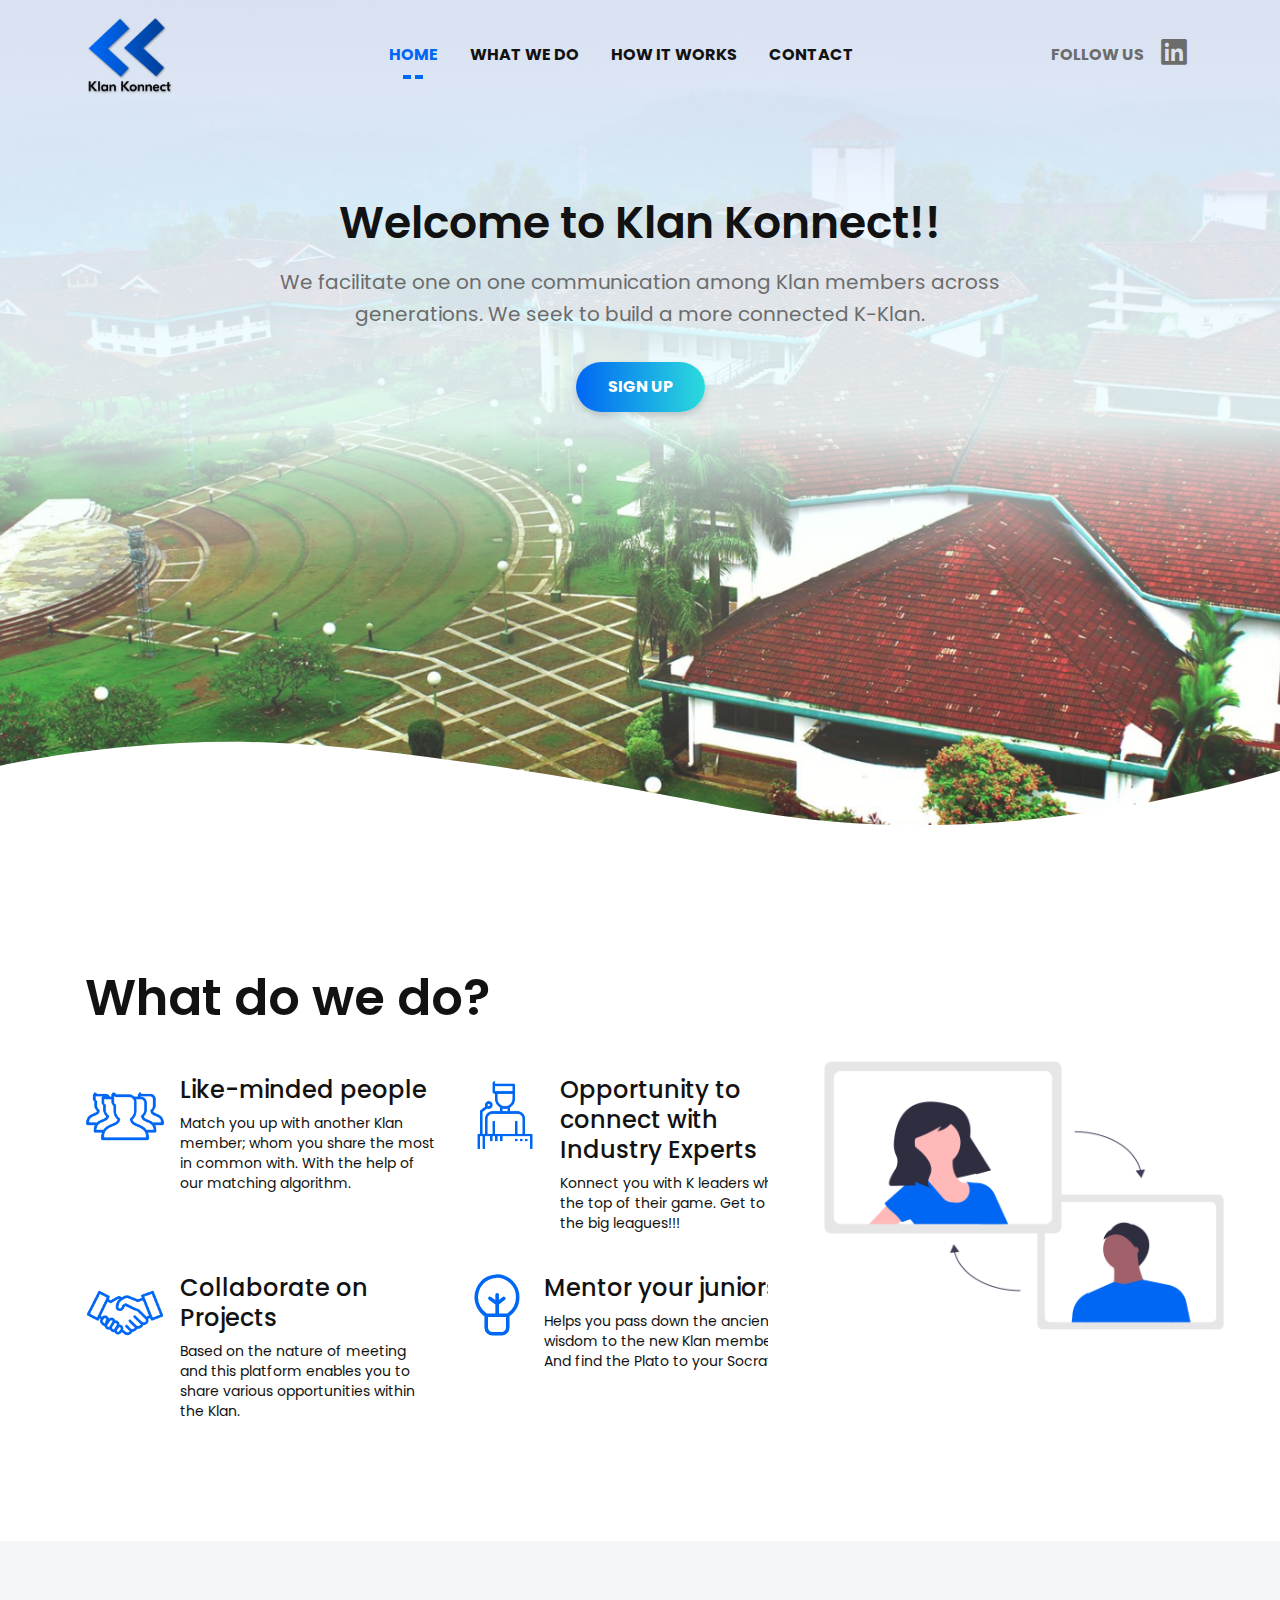
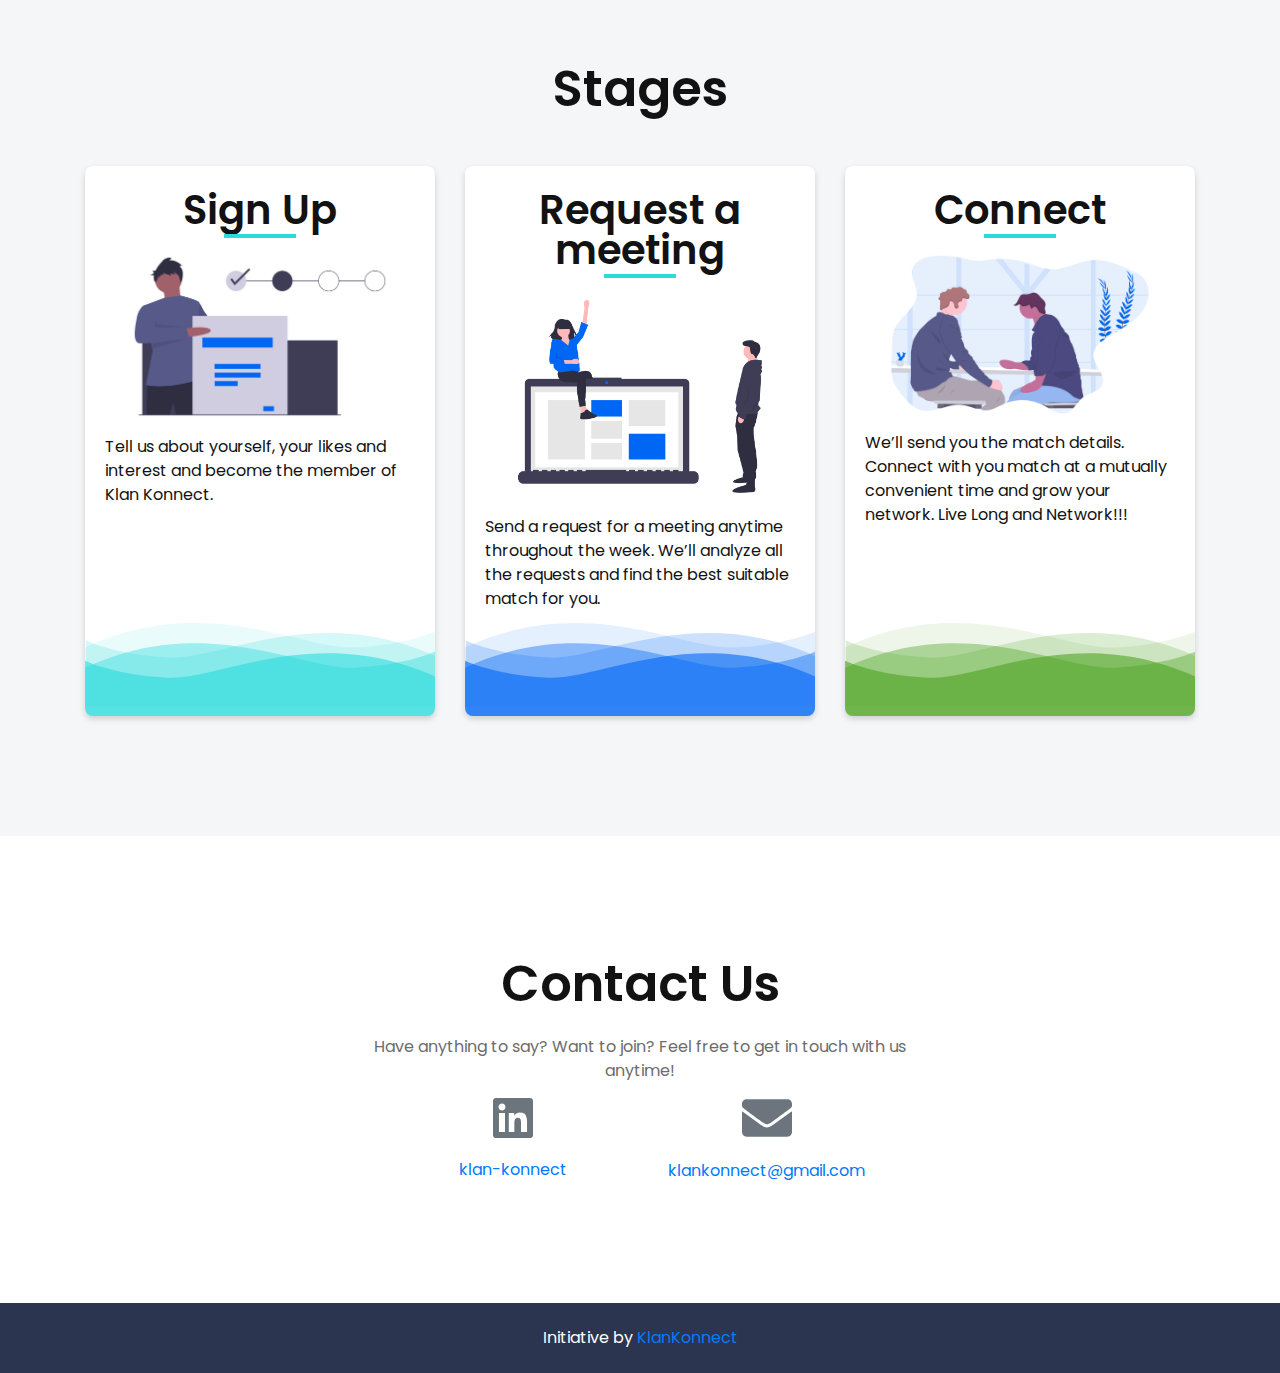
==== index.html @ b5562bca "More final changes" ====
<!doctype html>
<html lang="en">

<head>

    <!--====== Required meta tags ======-->
    <meta charset="utf-8">
    <meta http-equiv="x-ua-compatible" content="ie=edge">
    <meta name="description" content="">
    <meta name="viewport" content="width=device-width, initial-scale=1, shrink-to-fit=no">

    <!--====== Title ======-->
    <title>Klan Konnect</title>

    <!--====== Favicon Icon ======-->
    <link rel="shortcut icon" href="assets/images/favicon.ico" type="image/png">

    <!--====== Bootstrap css ======-->
    <link rel="stylesheet" href="assets/css/bootstrap.min.css">

    <!--====== Line Icons css ======-->
    <link rel="stylesheet" href="assets/css/LineIcons.css">

    <!--====== Magnific Popup css ======-->
    <link rel="stylesheet" href="assets/css/magnific-popup.css">

    <!--====== Default css ======-->
    <link rel="stylesheet" href="assets/css/default.css">

    <!--====== Style css ======-->
    <link rel="stylesheet" href="assets/css/style.css">


</head>

<body>

    <!--====== HEADER PART START ======-->

    <header class="header-area">
        <div class="navgition navgition-transparent">
            <div class="container">
                <div class="row">
                    <div class="col-lg-12">
                        <nav class="navbar navbar-expand-lg">
                            <a class="navbar-brand" href="#">
                                <img src="assets/images/logos/kk-logo-main.png" style="width:90px;" alt="Logo">
                            </a>

                            <button class="navbar-toggler" type="button" data-toggle="collapse" data-target="#navbarOne" aria-controls="navbarOne" aria-expanded="false" aria-label="Toggle navigation">
                                <span class="toggler-icon"></span>
                                <span class="toggler-icon"></span>
                                <span class="toggler-icon"></span>
                            </button>

                            <div class="collapse navbar-collapse sub-menu-bar" id="navbarOne">
                                <ul class="navbar-nav m-auto">
                                    <li class="nav-item active">
                                        <a class="page-scroll" href="#home">HOME</a>
                                    </li>
                                    <li class="nav-item">
                                        <a class="page-scroll" href="#service">WHAT WE DO</a>
                                    </li>
                                    <li class="nav-item">
                                        <a class="page-scroll" href="#pricing">HOW IT WORKS</a>
                                    </li>
                                    <li class="nav-item">
                                        <a class="page-scroll" href="#contact">CONTACT</a>
                                    </li>
                                </ul>
                            </div>

                            <div class="navbar-social d-none d-sm-flex align-items-center">
                                <span>FOLLOW US</span>
                                <ul>
                                    <!--li><a href="#"><i class="lni-facebook-filled"></i></a></li>
                                    <li><a href="#"><i class="lni-twitter-original"></i></a></li>
                                    <li><a href="#"><i class="lni-instagram-original"></i></a></li-->
                                    <li><a href="https://www.linkedin.com/company/klan-konnect"><i class="lni-linkedin-original"></i></a></li>
                                </ul>
                            </div>
                        </nav> <!-- navbar -->
                    </div>
                </div> <!-- row -->
            </div> <!-- container -->
        </div> <!-- navgition -->

        <div id="home" class="header-hero bg_cover" style="background-image: url(assets/images/header-bg.png)">
            <div class="container">
                <div class="row justify-content-center">
                    <div class="col-xl-8 col-lg-10">
                        <div class="header-content text-center">
                            <h3 class="header-title">Welcome to Klan Konnect!!</h3>
                            <p class="text">We facilitate one on one communication among Klan members across generations. We seek to build a more connected K-Klan.</p>
                            <ul class="header-btn">
                                <li><a class="main-btn btn-one" rel="nofollow" href="https://airtable.com/shrhsqFjidg3ZTjeR">SIGN UP</a></li>
                                <!--li><a class="main-btn btn-two video-popup" href="https://www.youtube.com/watch?v=r44RKWyfcFw">WATCH THE VIDEO <i class="lni-play"></i></a></li-->
                            </ul>
                        </div> <!-- header content -->
                    </div>
                </div> <!-- row -->
            </div> <!-- container -->
            <div class="header-shape">
                <img src="assets/images/header-shape.svg" alt="shape">
            </div>
        </div> <!-- header content -->
    </header>

    <!--====== HEADER PART ENDS ======-->

    <!--====== SERVICES PART START ======-->

    <section id="service" class="services-area">
        <div class="container">
            <div class="row">
                <div class="col-lg-6">
                    <div class="section-title pb-10">
                        <h4 class="title">What do we do?</h4>
                        <!--p class="text">Stop wasting time and money designing and managing a website that doesn’t get results. Happiness guaranteed!</p-->
                    </div> <!-- section title -->
                </div>
            </div> <!-- row -->
            <div class="row">
                <div class="col-lg-8">
                    <div class="row">
                        <div class="col-md-6">
                            <div class="services-content mt-40 d-sm-flex">
                                <!--div class="services-icon">
                                    <i class="lni-bolt"></i>
                                </div-->
                                <div class="image">
                                    <img src="assets/images/icons/Like Minded People.png" style="width:80px;" alt="like Minded People">
                                </div>
                                <div class="services-content media-body">
                                    <h4 class="services-title">Like-minded people</h4>
                                    <p class="text">Match you up with another Klan member; whom you share the most in common with. With the help of our matching algorithm.</p>
                                </div>
                            </div> <!-- services content -->
                        </div>
                        <div class="col-md-6">
                            <div class="services-content mt-40 d-sm-flex">
                                <!--div class="services-icon">
                                    <i class="lni-bar-chart"></i>
                                </div-->
                                <div class="image">
                                    <img src="assets/images/icons/Leader.png" style="width:80px;" alt="Industry Experts">
                                </div>
                                <div class="services-content media-body">
                                    <h4 class="services-title">Opportunity to connect with Industry Experts</h4>
                                    <p class="text">Konnect you with K leaders who at the top of their game. Get to know the big leagues!!!</p>
                                </div>
                            </div> <!-- services content -->
                        </div>
                        <div class="col-md-6">
                            <div class="services-content mt-40 d-sm-flex">
                                <!--div class="services-icon">
                                    <i class="lni-brush"></i>
                                </div-->
                                <div class="image">
                                    <img src="assets/images/icons/Collaborate.png" style="width:80px;" alt="Collaborate">
                                </div>
                                <div class="services-content media-body">
                                    <h4 class="services-title">Collaborate on Projects</h4>
                                    <p class="text">Based on the nature of meeting and this platform enables you to share various opportunities within the Klan.</p>
                                </div>
                            </div> <!-- services content -->
                        </div>
                        <div class="col-md-6">
                            <div class="services-content mt-40 d-sm-flex">
                                <div class="services-icon">
                                    <i class="lni-bulb"></i>
                                </div>
                                <div class="services-content media-body">
                                    <h4 class="services-title">Mentor your juniors</h4>
                                    <p class="text">Helps you pass down the ancient wisdom to the new Klan members. And find the Plato to your Socrates!!!</p>
                                </div>
                            </div> <!-- services content -->
                        </div>
                    </div> <!-- row -->
                </div> <!-- row -->
            </div> <!-- row -->
        </div> <!-- conteiner -->
        <div class="services-image d-lg-flex align-items-center">
            <div class="image">
                <img src="assets/images/icons/Meeting.png" alt="Services">
            </div>
        </div> <!-- services image -->
    </section>

    <!--====== SERVICES PART ENDS ======-->

    <!--====== PRICING PART START ======-->

    <section id="pricing" class="pricing-area">
        <div class="container">
            <div class="row justify-content-center">
                <div class="col-lg-6">
                    <div class="section-title text-center pb-10">
                        <h4 class="title">Stages</h4>
                        <!--p class="text">Stop wasting time and money designing and managing a website that doesn’t get results. Happiness guaranteed!</p-->
                    </div> <!-- section title -->
                </div>
            </div> <!-- row -->
            <div class="row justify-content-center">
                <div class="col-lg-4 col-md-7 col-sm-9">
                    <div class="single-pricing mt-40">
                        <div class="pricing-header text-center">
                            <h5 class="sub-title" style="font-size:40px; line-height:40px;">Sign Up</h5>
                            <!--span class="price">$ 199</span>
                            <p class="year">per year</p-->
                        </div>
                        <div>
                            <img src="assets/images/icons/Sign up.png" alt="Sign Up">
                        </div>
                        <div>
                          <p class="text">
                            Tell us about yourself, your likes and interest and become the member of Klan Konnect. <br><br><br>
                          </p>
                        </div>
                        <!--div class="pricing-list">
                            <ul>
                                <li><i class="lni-check-mark-circle"></i> Carefully crafted components</li>
                                <li><i class="lni-check-mark-circle"></i> Amazing page examples</li>
                                <li><i class="lni-check-mark-circle"></i> Super friendly support team</li>
                                <li><i class="lni-check-mark-circle"></i> Awesome Support</li>
                            </ul>
                        </div>
                        <div class="pricing-btn text-center">
                            <a class="main-btn" href="#">GET STARTED</a>
                        </div-->
                        <div class="buttom-shape">
                            <svg id="Layer_1" data-name="Layer 1" xmlns="http://www.w3.org/2000/svg" viewBox="0 0 350 112.35"><defs><style>.color-1{fill:#2bdbdc;isolation:isolate;}.cls-1{opacity:0.1;}.cls-2{opacity:0.2;}.cls-3{opacity:0.4;}.cls-4{opacity:0.6;}</style></defs><title>bottom-part1</title><g id="bottom-part"><g id="Group_747" data-name="Group 747"><path id="Path_294" data-name="Path 294" class="cls-1 color-1" d="M0,24.21c120-55.74,214.32,2.57,267,0S349.18,7.4,349.18,7.4V82.35H0Z" transform="translate(0 0)"/><path id="Path_297" data-name="Path 297" class="cls-2 color-1" d="M350,34.21c-120-55.74-214.32,2.57-267,0S.82,17.4.82,17.4V92.35H350Z" transform="translate(0 0)"/><path id="Path_296" data-name="Path 296" class="cls-3 color-1" d="M0,44.21c120-55.74,214.32,2.57,267,0S349.18,27.4,349.18,27.4v74.95H0Z" transform="translate(0 0)"/><path id="Path_295" data-name="Path 295" class="cls-4 color-1" d="M349.17,54.21c-120-55.74-214.32,2.57-267,0S0,37.4,0,37.4v74.95H349.17Z" transform="translate(0 0)"/></g></g></svg>
                        </div>
                    </div> <!-- single pricing -->
                </div>

                <div class="col-lg-4 col-md-7 col-sm-9">
                    <div class="single-pricing mt-40">
                        <!--div class="pricing-baloon">
                            <img src="assets/images/baloon.svg" alt="baloon">
                        </div-->
                        <div class="pricing-header text-center">
                            <h5 class="sub-title" style="font-size:40px; line-height:40px;">Request a meeting</h5>
                            <!--span class="price">$ 199</span>
                            <p class="year">per year</p-->
                        </div>
                        <div>
                            <img src="assets/images/icons/Meeting 2.png" alt="Sign Up">
                        </div>
                        <div>
                          <p class="text">
                            Send a request for a meeting anytime throughout the week. We’ll analyze all the requests and find the best suitable match for you.<br><br><br>
                          </p>
                        </div>
                        <!--div class="pricing-list">
                            <ul>
                                <li><i class="lni-check-mark-circle"></i> Carefully crafted components</li>
                                <li><i class="lni-check-mark-circle"></i> Amazing page examples</li>
                                <li><i class="lni-check-mark-circle"></i> Super friendly support team</li>
                                <li><i class="lni-check-mark-circle"></i> Awesome Support</li>
                            </ul>
                        </div>
                        <div class="pricing-btn text-center">
                            <a class="main-btn" href="#">GET STARTED</a>
                        </div-->
                        <div class="buttom-shape">
                            <svg id="Layer_1" data-name="Layer 1" xmlns="http://www.w3.org/2000/svg" viewBox="0 0 350 112.35"><defs><style>.color-2{fill:#0067f4;isolation:isolate;}.cls-1{opacity:0.1;}.cls-2{opacity:0.2;}.cls-3{opacity:0.4;}.cls-4{opacity:0.6;}</style></defs><title>bottom-part1</title><g id="bottom-part"><g id="Group_747" data-name="Group 747"><path id="Path_294" data-name="Path 294" class="cls-1 color-2" d="M0,24.21c120-55.74,214.32,2.57,267,0S349.18,7.4,349.18,7.4V82.35H0Z" transform="translate(0 0)"/><path id="Path_297" data-name="Path 297" class="cls-2 color-2" d="M350,34.21c-120-55.74-214.32,2.57-267,0S.82,17.4.82,17.4V92.35H350Z" transform="translate(0 0)"/><path id="Path_296" data-name="Path 296" class="cls-3 color-2" d="M0,44.21c120-55.74,214.32,2.57,267,0S349.18,27.4,349.18,27.4v74.95H0Z" transform="translate(0 0)"/><path id="Path_295" data-name="Path 295" class="cls-4 color-2" d="M349.17,54.21c-120-55.74-214.32,2.57-267,0S0,37.4,0,37.4v74.95H349.17Z" transform="translate(0 0)"/></g></g></svg>
                        </div>
                    </div> <!-- single pricing -->
                </div>

                <div class="col-lg-4 col-md-7 col-sm-9">
                    <div class="single-pricing mt-40">
                        <!--div class="pricing-flower">
                            <img src="assets/images/flower.svg" alt="flower">
                        </div-->
                        <div class="pricing-header text-center">
                            <h5 class="sub-title" style="font-size:40px; line-height:40px;">Connect</h5>
                            <!--span class="price">$ 199</span>
                            <p class="year">per year</p-->
                        </div>
                        <div>
                            <img src="assets/images/icons/Conversation.png" alt="Sign Up">
                        </div>
                        <div>
                          <p class="text">
                            We’ll send you the match details. Connect with you match at a mutually convenient time and grow your network. Live Long and Network!!!<br><br><br>
                          </p>
                        </div>
                        <!--div class="pricing-list">
                            <ul>
                                <li><i class="lni-check-mark-circle"></i> Carefully crafted components</li>
                                <li><i class="lni-check-mark-circle"></i> Amazing page examples</li>
                                <li><i class="lni-check-mark-circle"></i> Super friendly support team</li>
                                <li><i class="lni-check-mark-circle"></i> Awesome Support</li>
                            </ul>
                        </div>
                        <div class="pricing-btn text-center">
                            <a class="main-btn" href="#">GET STARTED</a>
                        </div-->
                        <div class="buttom-shape">
                            <svg id="Layer_1" data-name="Layer 1" xmlns="http://www.w3.org/2000/svg" viewBox="0 0 350 112.35"><defs><style>.color-3{fill:#4da422;isolation:isolate;}.cls-1{opacity:0.1;}.cls-2{opacity:0.2;}.cls-3{opacity:0.4;}.cls-4{opacity:0.6;}</style></defs><title>bottom-part1</title><g id="bottom-part"><g id="Group_747" data-name="Group 747"><path id="Path_294" data-name="Path 294" class="cls-1 color-3" d="M0,24.21c120-55.74,214.32,2.57,267,0S349.18,7.4,349.18,7.4V82.35H0Z" transform="translate(0 0)"/><path id="Path_297" data-name="Path 297" class="cls-2 color-3" d="M350,34.21c-120-55.74-214.32,2.57-267,0S.82,17.4.82,17.4V92.35H350Z" transform="translate(0 0)"/><path id="Path_296" data-name="Path 296" class="cls-3 color-3" d="M0,44.21c120-55.74,214.32,2.57,267,0S349.18,27.4,349.18,27.4v74.95H0Z" transform="translate(0 0)"/><path id="Path_295" data-name="Path 295" class="cls-4 color-3" d="M349.17,54.21c-120-55.74-214.32,2.57-267,0S0,37.4,0,37.4v74.95H349.17Z" transform="translate(0 0)"/></g></g></svg>
                        </div>
                    </div> <!-- single pricing -->
                </div>
            </div> <!-- row -->
        </div> <!-- conteiner -->
    </section>

    <!--====== PRICING PART ENDS ======-->

     <!--====== CALL TO ACTION PART START ======-->

    <!--section id="call-to-action" class="call-to-action">
        <div class="call-action-image">
            <img src="assets/images/call-to-action.png" alt="call-to-action">
        </div>

        <div class="container-fluid">
            <div class="row justify-content-end">
                <div class="col-lg-6">
                    <div class="call-action-content text-center">
                        <h2 class="call-title">Curious to Learn More? Stay Tuned</h2>
                        <p class="text">You let us know whenever you want us to update anything or think something can be optimised.</p>
                        <div class="call-newsletter">
                            <i class="lni-envelope"></i>
                            <input type="text" placeholder="john@email.com">
                            <button type="submit">SUBSCRIBE</button>
                        </div>
                    </div>
                </div>
            </div>
        </div>
    </section-->

    <!--====== CALL TO ACTION PART ENDS ======-->

    <!--====== CONTACT PART START ======-->

    <section id="contact" class="contact-area">
        <div class="container">
            <div class="row justify-content-center">
                <div class="col-lg-6">
                    <div class="section-title text-center pb-10">
                        <h4 class="title">Contact Us</h4>
                        <p class="text">Have anything to say? Want to join? Feel free to get in touch with us anytime!</p>
                    </div> <!-- section title -->
                </div>
            </div> <!-- row -->
            <div class="row justify-content-center">
                <div class="col-lg-8">
                    <div class="contact-form">
                            <div class="row justify-content-center">
                              <div class="col-lg-4 text-center">
                                <i class="lni-linkedin-original" style="font-size: 50px;padding-bottom: 15px;color: #6c757c"></i>
                                <a class="d-block" href="https://www.linkedin.com/company/klan-konnect">klan-konnect</a>
                              </div>
                              <div class="col-lg-4 text-center">
                                <svg class="svg-inline--fa fa-envelope fa-w-16 fa-3x mb-3 text-muted" aria-hidden="true" focusable="false" data-prefix="fas" data-icon="envelope" role="img" xmlns="http://www.w3.org/2000/svg" viewBox="0 0 512 512" data-fa-i2svg="" style="width:50px;"><path fill="currentColor" d="M502.3 190.8c3.9-3.1 9.7-.2 9.7 4.7V400c0 26.5-21.5 48-48 48H48c-26.5 0-48-21.5-48-48V195.6c0-5 5.7-7.8 9.7-4.7 22.4 17.4 52.1 39.5 154.1 113.6 21.1 15.4 56.7 47.8 92.2 47.6 35.7.3 72-32.8 92.3-47.6 102-74.1 131.6-96.3 154-113.7zM256 320c23.2.4 56.6-29.2 73.4-41.4 132.7-96.3 142.8-104.7 173.4-128.7 5.8-4.5 9.2-11.5 9.2-18.9v-19c0-26.5-21.5-48-48-48H48C21.5 64 0 85.5 0 112v19c0 7.4 3.4 14.3 9.2 18.9 30.6 23.9 40.7 32.4 173.4 128.7 16.8 12.2 50.2 41.8 73.4 41.4z"></path></svg><!-- <i class="fas fa-envelope fa-3x mb-3 text-muted"></i> -->
                                <!-- Make sure to change the email address in BOTH the anchor text and the link target below!-->
                                <a class="d-block" href="mailto:klankonnect@gmail.com">klankonnect@gmail.com</a>
                              </div>

                                <!--div class="col-md-6">
                                    <div class="single-form form-group">
                                        <input type="text" name="name" placeholder="Your Name" data-error="Name is required." required="required">
                                        <div class="help-block with-errors"></div>
                                    </div>
                                </div>
                                <div class="col-md-6">
                                    <div class="single-form form-group">
                                        <input type="email" name="email" placeholder="Your Email" data-error="Valid email is required." required="required">
                                        <div class="help-block with-errors"></div>
                                    </div>
                                </div>
                                <div class="col-md-6">
                                    <div class="single-form form-group">
                                        <input type="text" name="subject" placeholder="Subject" data-error="Subject is required." required="required">
                                        <div class="help-block with-errors"></div>
                                    </div>
                                </div>
                                <div class="col-md-6">
                                    <div class="single-form form-group">
                                        <input type="text" name="phone" placeholder="Phone" data-error="Phone is required." required="required">
                                        <div class="help-block with-errors"></div>
                                    </div>
                                </div>
                                <div class="col-md-12">
                                    <div class="single-form form-group">
                                        <textarea placeholder="Your Mesaage" name="message" data-error="Please, leave us a message." required="required"></textarea>
                                        <div class="help-block with-errors"></div>
                                    </div>
                                </div>
                                <p class="form-message"></p>
                                <div class="col-md-12">
                                    <div class="single-form form-group text-center">
                                        <button type="submit" class="main-btn">send message</button>
                                    </div> -
                                </div>
                            </div-->
                        </form>
                    </div> <!-- row -->
                </div>
            </div> <!-- row -->
        </div> <!-- conteiner -->
    </section>

    <!--====== CONTACT PART ENDS ======-->

    <!--====== FOOTER PART START ======-->

    <footer id="footer" class="footer-area">

        <div class="footer-copyright">
            <div class="container">
                <div class="row">
                    <div class="col-lg-12">
                        <div class="copyright text-center">
                            <p class="text">Initiative by <a rel="nofollow" href="https://www.linkedin.com/company/klan-konnect">KlanKonnect</a></p>
                        </div>
                    </div>
                </div>
            </div>
        </div>
    </footer>

    <!--====== FOOTER PART ENDS ======-->

    <!--====== BACK TO TOP PART START ======-->

    <a class="back-to-top" href="#"><i class="lni-chevron-up"></i></a>

    <!--====== BACK TO TOP PART ENDS ======-->









    <!--====== jquery js ======-->
    <script src="assets/js/vendor/modernizr-3.6.0.min.js"></script>
    <script src="assets/js/vendor/jquery-1.12.4.min.js"></script>

    <!--====== Bootstrap js ======-->
    <script src="assets/js/bootstrap.min.js"></script>
    <script src="assets/js/popper.min.js"></script>

    <!--====== Ajax Contact js ======-->
    <script src="assets/js/ajax-contact.js"></script>

    <!--====== Scrolling Nav js ======-->
    <script src="assets/js/jquery.easing.min.js"></script>
    <script src="assets/js/scrolling-nav.js"></script>

    <!--====== Validator js ======-->
    <script src="assets/js/validator.min.js"></script>

    <!--====== Magnific Popup js ======-->
    <script src="assets/js/jquery.magnific-popup.min.js"></script>

    <!--====== Main js ======-->
    <script src="assets/js/main.js"></script>

</body>

</html>
---- assets/css/default.css ----
/* Deafult Margin & Padding */
/*-- Margin Top --*/
.mt-5 {
	margin-top: 5px;
}
.mt-10 {
	margin-top: 10px;
}
.mt-15 {
	margin-top: 15px;
}
.mt-20 {
	margin-top: 20px;
}
.mt-25 {
	margin-top: 25px;
}
.mt-30 {
	margin-top: 30px;
}
.mt-35 {
	margin-top: 35px;
}
.mt-40 {
	margin-top: 40px;
}
.mt-45 {
	margin-top: 45px;
}
.mt-50 {
	margin-top: 50px;
}
.mt-55 {
	margin-top: 55px;
}
.mt-60 {
	margin-top: 60px;
}
.mt-65 {
	margin-top: 65px;
}
.mt-70 {
	margin-top: 70px;
}
.mt-75 {
	margin-top: 75px;
}
.mt-80 {
	margin-top: 80px;
}
.mt-85 {
	margin-top: 85px;
}
.mt-90 {
	margin-top: 90px;
}
.mt-95 {
	margin-top: 95px;
}
.mt-100 {
	margin-top: 100px;
}
.mt-105 {
	margin-top: 105px;
}
.mt-110 {
	margin-top: 110px;
}
.mt-115 {
	margin-top: 115px;
}
.mt-120 {
	margin-top: 120px;
}
.mt-125 {
	margin-top: 125px;
}
.mt-130 {
	margin-top: 130px;
}
.mt-135 {
	margin-top: 135px;
}
.mt-140 {
	margin-top: 140px;
}
.mt-145 {
	margin-top: 145px;
}
.mt-150 {
	margin-top: 150px;
}
.mt-155 {
	margin-top: 155px;
}
.mt-160 {
	margin-top: 160px;
}
.mt-165 {
	margin-top: 165px;
}
.mt-170 {
	margin-top: 170px;
}
.mt-175 {
	margin-top: 175px;
}
.mt-180 {
	margin-top: 180px;
}
.mt-185 {
	margin-top: 185px;
}
.mt-190 {
	margin-top: 190px;
}
.mt-195 {
	margin-top: 195px;
}
.mt-200 {
	margin-top: 200px;
}
/*-- Margin Bottom --*/

.mb-5 {
	margin-bottom: 5px;
}
.mb-10 {
	margin-bottom: 10px;
}
.mb-15 {
	margin-bottom: 15px;
}
.mb-20 {
	margin-bottom: 20px;
}
.mb-25 {
	margin-bottom: 25px;
}
.mb-30 {
	margin-bottom: 30px;
}
.mb-35 {
	margin-bottom: 35px;
}
.mb-40 {
	margin-bottom: 40px;
}
.mb-45 {
	margin-bottom: 45px;
}
.mb-50 {
	margin-bottom: 50px;
}
.mb-55 {
	margin-bottom: 55px;
}
.mb-60 {
	margin-bottom: 60px;
}
.mb-65 {
	margin-bottom: 65px;
}
.mb-70 {
	margin-bottom: 70px;
}
.mb-75 {
	margin-bottom: 75px;
}
.mb-80 {
	margin-bottom: 80px;
}
.mb-85 {
	margin-bottom: 85px;
}
.mb-90 {
	margin-bottom: 90px;
}
.mb-95 {
	margin-bottom: 95px;
}
.mb-100 {
	margin-bottom: 100px;
}
.mb-105 {
	margin-bottom: 105px;
}
.mb-110 {
	margin-bottom: 110px;
}
.mb-115 {
	margin-bottom: 115px;
}
.mb-120 {
	margin-bottom: 120px;
}
.mb-125 {
	margin-bottom: 125px;
}
.mb-130 {
	margin-bottom: 130px;
}
.mb-135 {
	margin-bottom: 135px;
}
.mb-140 {
	margin-bottom: 140px;
}
.mb-145 {
	margin-bottom: 145px;
}
.mb-150 {
	margin-bottom: 150px;
}
.mb-155 {
	margin-bottom: 155px;
}
.mb-160 {
	margin-bottom: 160px;
}
.mb-165 {
	margin-bottom: 165px;
}
.mb-170 {
	margin-bottom: 170px;
}
.mb-175 {
	margin-bottom: 175px;
}
.mb-180 {
	margin-bottom: 180px;
}
.mb-185 {
	margin-bottom: 185px;
}
.mb-190 {
	margin-bottom: 190px;
}
.mb-195 {
	margin-bottom: 195px;
}
.mb-200 {
	margin-bottom: 200px;
}
/*-- margin left --*/
.ml-5 {
	margin-left: 5px;
}
.ml-10 {
	margin-left: 10px;
}
.ml-15 {
	margin-left: 15px;
}
.ml-20 {
	margin-left: 20px;
}
.ml-25 {
	margin-left: 25px;
}
.ml-30 {
	margin-left: 30px;
}
.ml-35 {
	margin-left: 35px;
}
.ml-40 {
	margin-left: 40px;
}
.ml-45 {
	margin-left: 45px;
}
.ml-50 {
	margin-left: 50px;
}
.ml-55 {
	margin-left: 55px;
}
.ml-60 {
	margin-left: 60px;
}
.ml-65 {
	margin-left: 65px;
}
.ml-70 {
	margin-left: 70px;
}
.ml-75 {
	margin-left: 75px;
}
.ml-80 {
	margin-left: 80px;
}
.ml-85 {
	margin-left: 85px;
}
.ml-90 {
	margin-left: 90px;
}
.ml-95 {
	margin-left: 95px;
}
.ml-100 {
	margin-left: 100px;
}
.ml-105 {
	margin-left: 105px;
}
.ml-110 {
	margin-left: 110px;
}
.ml-115 {
	margin-left: 115px;
}
.ml-120 {
	margin-left: 120px;
}
.ml-125 {
	margin-left: 125px;
}
.ml-130 {
	margin-left: 130px;
}
.ml-135 {
	margin-left: 135px;
}
.ml-140 {
	margin-left: 140px;
}
.ml-145 {
	margin-left: 145px;
}
.ml-150 {
	margin-left: 150px;
}
.ml-155 {
	margin-left: 155px;
}
.ml-160 {
	margin-left: 160px;
}
.ml-165 {
	margin-left: 165px;
}
.ml-170 {
	margin-left: 170px;
}
.ml-175 {
	margin-left: 175px;
}
.ml-180 {
	margin-left: 180px;
}
.ml-185 {
	margin-left: 185px;
}
.ml-190 {
	margin-left: 190px;
}
.ml-195 {
	margin-left: 195px;
}
.ml-200 {
	margin-left: 200px;
}
/*-- margin right --*/
.mr-5 {
	margin-right: 5px;
}
.mr-10 {
	margin-right: 10px;
}
.mr-15 {
	margin-right: 15px;
}
.mr-20 {
	margin-right: 20px;
}
.mr-25 {
	margin-right: 25px;
}
.mr-30 {
	margin-right: 30px;
}
.mr-35 {
	margin-right: 35px;
}
.mr-40 {
	margin-right: 40px;
}
.mr-45 {
	margin-right: 45px;
}
.mr-50 {
	margin-right: 50px;
}
.mr-55 {
	margin-right: 55px;
}
.mr-60 {
	margin-right: 60px;
}
.mr-65 {
	margin-right: 65px;
}
.mr-70 {
	margin-right: 70px;
}
.mr-75 {
	margin-right: 75px;
}
.mr-80 {
	margin-right: 80px;
}
.mr-85 {
	margin-right: 85px;
}
.mr-90 {
	margin-right: 90px;
}
.mr-95 {
	margin-right: 95px;
}
.mr-100 {
	margin-right: 100px;
}
.mr-105 {
	margin-right: 105px;
}
.mr-110 {
	margin-right: 110px;
}
.mr-115 {
	margin-right: 115px;
}
.mr-120 {
	margin-right: 120px;
}
.mr-125 {
	margin-right: 125px;
}
.mr-130 {
	margin-right: 130px;
}
.mr-135 {
	margin-right: 135px;
}
.mr-140 {
	margin-right: 140px;
}
.mr-145 {
	margin-right: 145px;
}
.mr-150 {
	margin-right: 150px;
}
.mr-155 {
	margin-right: 155px;
}
.mr-160 {
	margin-right: 160px;
}
.mr-165 {
	margin-right: 165px;
}
.mr-170 {
	margin-right: 170px;
}
.mr-175 {
	margin-right: 175px;
}
.mr-180 {
	margin-right: 180px;
}
.mr-185 {
	margin-right: 185px;
}
.mr-190 {
	margin-right: 190px;
}
.mr-195 {
	margin-right: 195px;
}
.mr-200 {
	margin-right: 200px;
}


/*-- Padding Top --*/

.pt-5 {
	padding-top: 5px;
}
.pt-10 {
	padding-top: 10px;
}
.pt-15 {
	padding-top: 15px;
}
.pt-20 {
	padding-top: 20px;
}
.pt-25 {
	padding-top: 25px;
}
.pt-30 {
	padding-top: 30px;
}
.pt-35 {
	padding-top: 35px;
}
.pt-40 {
	padding-top: 40px;
}
.pt-45 {
	padding-top: 45px;
}
.pt-50 {
	padding-top: 50px;
}
.pt-55 {
	padding-top: 55px;
}
.pt-60 {
	padding-top: 60px;
}
.pt-65 {
	padding-top: 65px;
}
.pt-70 {
	padding-top: 70px;
}
.pt-75 {
	padding-top: 75px;
}
.pt-80 {
	padding-top: 80px;
}
.pt-85 {
	padding-top: 85px;
}
.pt-90 {
	padding-top: 90px;
}
.pt-95 {
	padding-top: 95px;
}
.pt-100 {
	padding-top: 100px;
}
.pt-105 {
	padding-top: 105px;
}
.pt-110 {
	padding-top: 110px;
}
.pt-115 {
	padding-top: 115px;
}
.pt-120 {
	padding-top: 120px;
}
.pt-125 {
	padding-top: 125px;
}
.pt-130 {
	padding-top: 130px;
}
.pt-135 {
	padding-top: 135px;
}
.pt-140 {
	padding-top: 140px;
}
.pt-145 {
	padding-top: 145px;
}
.pt-150 {
	padding-top: 150px;
}
.pt-155 {
	padding-top: 155px;
}
.pt-160 {
	padding-top: 160px;
}
.pt-165 {
	padding-top: 165px;
}
.pt-170 {
	padding-top: 170px;
}
.pt-175 {
	padding-top: 175px;
}
.pt-180 {
	padding-top: 180px;
}
.pt-185 {
	padding-top: 185px;
}
.pt-190 {
	padding-top: 190px;
}
.pt-195 {
	padding-top: 195px;
}
.pt-200 {
	padding-top: 200px;
}
/*-- Padding Bottom --*/

.pb-5 {
	padding-bottom: 5px;
}
.pb-10 {
	padding-bottom: 10px;
}
.pb-15 {
	padding-bottom: 15px;
}
.pb-20 {
	padding-bottom: 20px;
}
.pb-25 {
	padding-bottom: 25px;
}
.pb-30 {
	padding-bottom: 30px;
}
.pb-35 {
	padding-bottom: 35px;
}
.pb-40 {
	padding-bottom: 40px;
}
.pb-45 {
	padding-bottom: 45px;
}
.pb-50 {
	padding-bottom: 50px;
}
.pb-55 {
	padding-bottom: 55px;
}
.pb-60 {
	padding-bottom: 60px;
}
.pb-65 {
	padding-bottom: 65px;
}
.pb-70 {
	padding-bottom: 70px;
}
.pb-75 {
	padding-bottom: 75px;
}
.pb-80 {
	padding-bottom: 80px;
}
.pb-85 {
	padding-bottom: 85px;
}
.pb-90 {
	padding-bottom: 90px;
}
.pb-95 {
	padding-bottom: 95px;
}
.pb-100 {
	padding-bottom: 100px;
}
.pb-105 {
	padding-bottom: 105px;
}
.pb-110 {
	padding-bottom: 110px;
}
.pb-115 {
	padding-bottom: 115px;
}
.pb-120 {
	padding-bottom: 120px;
}
.pb-125 {
	padding-bottom: 125px;
}
.pb-130 {
	padding-bottom: 130px;
}
.pb-135 {
	padding-bottom: 135px;
}
.pb-140 {
	padding-bottom: 140px;
}
.pb-145 {
	padding-bottom: 145px;
}
.pb-150 {
	padding-bottom: 150px;
}
.pb-155 {
	padding-bottom: 155px;
}
.pb-160 {
	padding-bottom: 160px;
}
.pb-165 {
	padding-bottom: 165px;
}
.pb-170 {
	padding-bottom: 170px;
}
.pb-175 {
	padding-bottom: 175px;
}
.pb-180 {
	padding-bottom: 180px;
}
.pb-185 {
	padding-bottom: 185px;
}
.pb-190 {
	padding-bottom: 190px;
}
.pb-195 {
	padding-bottom: 195px;
}
.pb-200 {
	padding-bottom: 200px;
}

/*-- Padding left --*/

.pl-0 {
	padding-left: 0px;
}
.pl-5 {
	padding-left: 5px;
}
.pl-10 {
	padding-left: 10px;
}
.pl-15 {
	padding-left: 15px;
}
.pl-20 {
	padding-left: 20px;
}
.pl-25 {
	padding-left: 25px;
}
.pl-30 {
	padding-left: 30px;
}
.pl-35 {
	padding-left: 35px;
}
.pl-40 {
	padding-left: 40px;
}
.pl-45 {
	padding-left: 45px;
}
.pl-50 {
	padding-left: 50px;
}
.pl-55 {
	padding-left: 55px;
}
.pl-60 {
	padding-left: 60px;
}
.pl-65 {
	padding-left: 65px;
}
.pl-70 {
	padding-left: 70px;
}
.pl-75 {
	padding-left: 75px;
}
.pl-80 {
	padding-left: 80px;
}
.pl-85 {
	padding-left: 85px;
}
.pl-90 {
	padding-left: 90px;
}
.pl-100 {
	padding-left: 100px;
}
.pl-105 {
	padding-left: 105px;
}
.pl-110 {
	padding-left: 110px;
}
.pl-115 {
	padding-left: 115px;
}
.pl-120 {
	padding-left: 120px;
}
.pl-125 {
	padding-left: 125px;
}
/*-- Padding right --*/

.pr-0 {
	padding-right: 0px;
}
.pr-5 {
	padding-right: 5px;
}
.pr-10 {
	padding-right: 10px;
}
.pr-15 {
	padding-right: 15px;
}
.pr-20 {
	padding-right: 20px;
}
.pr-25 {
	padding-right: 25px;
}
.pr-30 {
	padding-right: 30px;
}
.pr-35 {
	padding-right: 35px;
}
.pr-40 {
	padding-right: 40px;
}
.pr-45 {
	padding-right: 45px;
}
.pr-50 {
	padding-right: 50px;
}
.pr-55 {
	padding-right: 55px;
}
.pr-60 {
	padding-right: 60px;
}
.pr-65 {
	padding-right: 65px;
}
.pr-70 {
	padding-right: 70px;
}
.pr-75 {
	padding-right: 75px;
}
.pr-80 {
	padding-right: 80px;
}
.pr-85 {
	padding-right: 85px;
}
.pr-90 {
	padding-right: 90px;
}
.pr-95 {
	padding-right: 95px;
}
.pr-100 {
	padding-right: 100px;
}
.pr-105 {
	padding-right: 105px;
}
/* Background Color */

.gray-bg {
	background: #f6f6f6;
}
.white-bg {
	background: #fff;
}
.black-bg {
	background: #222;
}
/* Color */

.white {
	color: #fff;
}
.black {
	color: #222;
}
/* black overlay */

[data-overlay] {
	position: relative;
}
[data-overlay]::before {
	background: #000 none repeat scroll 0 0;
	content: "";
	height: 100%;
	left: 0;
	position: absolute;
	top: 0;
	width: 100%;
	z-index: 1;
}
[data-overlay="3"]::before {
	opacity: 0.3;
}
[data-overlay="4"]::before {
	opacity: 0.4;
}
[data-overlay="5"]::before {
	opacity: 0.5;
}
[data-overlay="6"]::before {
	opacity: 0.6;
}
[data-overlay="7"]::before {
	opacity: 0.7;
}
[data-overlay="8"]::before {
	opacity: 0.8;
}
[data-overlay="9"]::before {
	opacity: 0.9;
}
---- assets/css/style.css ----
/*-----------------------------------------------------------------------------------

    Template Name: Start
    Template URI: UIdeck.com
    Description: Start | Landing Page for Startup and SaaS Business
    Author: Uideck
    Author URI: https://uideck.com/
    Support: https://uideck.com/support/
    Version: 1.0

-----------------------------------------------------------------------------------

    CSS INDEX
    ===================

    01. Theme default CSS
	02. Header
    03. Hero
	04. Footer

-----------------------------------------------------------------------------------*/
/*===========================
    1. COMMON css
===========================*/
@import url("https://fonts.googleapis.com/css?family=Poppins:400,500,600,700,800");
body {
  font-family: "Poppins", sans-serif;
  font-weight: normal;
  font-style: normal;
  color: #121212; }

* {
  margin: 0;
  padding: 0;
  -webkit-box-sizing: border-box;
  -moz-box-sizing: border-box;
  box-sizing: border-box; }

img {
  max-width: 100%; }

a:focus,
input:focus,
textarea:focus,
button:focus {
  text-decoration: none;
  outline: none; }

a:focus,
a:hover {
  text-decoration: none; }

i,
span,
a {
  display: inline-block; }

h1,
h2,
h3,
h4,
h5,
h6 {
  font-family: "Poppins", sans-serif;
  font-weight: 700;
  color: #121212;
  margin: 0px; }

h1 {
  font-size: 48px; }

h2 {
  font-size: 36px; }

h3 {
  font-size: 28px; }

h4 {
  font-size: 22px; }

h5 {
  font-size: 18px; }

h6 {
  font-size: 16px; }

ul, ol {
  margin: 0px;
  padding: 0px;
  list-style-type: none; }

p {
  font-size: 16px;
  font-weight: 400;
  line-height: 24px;
  color: #121212;
  margin: 0px; }

.bg_cover {
  background-position: center center;
  background-size: cover;
  background-repeat: no-repeat;
  width: 100%;
  height: 100%; }

/*===== All Button Style =====*/
.main-btn {
  display: inline-block;
  font-weight: 700;
  text-align: center;
  white-space: nowrap;
  vertical-align: middle;
  -webkit-user-select: none;
  -moz-user-select: none;
  -ms-user-select: none;
  user-select: none;
  border: 2px solid transparent;
  padding: 0 32px;
  font-size: 16px;
  line-height: 48px;
  color: #0067f4;
  cursor: pointer;
  z-index: 5;
  -webkit-transition: all 0.4s ease-out 0s;
  -moz-transition: all 0.4s ease-out 0s;
  -ms-transition: all 0.4s ease-out 0s;
  -o-transition: all 0.4s ease-out 0s;
  transition: all 0.4s ease-out 0s;
  position: relative;
  text-transform: uppercase; }
  @media (max-width: 767px) {
    .main-btn {
      font-size: 14px;
      padding: 0 20px;
      line-height: 40px; } }

/*===== All Section Title Style =====*/
.section-title .title {
  font-size: 50px;
  font-weight: 600;
  line-height: 55px;
  color: #121212; }
  @media (max-width: 767px) {
    .section-title .title {
      font-size: 30px;
      line-height: 40px; } }

.section-title .text {
  font-size: 16px;
  line-height: 24px;
  color: #6c6c6c;
  margin-top: 24px; }

/*===========================
    2.HEADER css
===========================*/
/*===== NAVBAR ONE =====*/
.navgition {
  padding: 10px 0;
  -webkit-transition: all 0.3s ease-out 0s;
  -moz-transition: all 0.3s ease-out 0s;
  -ms-transition: all 0.3s ease-out 0s;
  -o-transition: all 0.3s ease-out 0s;
  transition: all 0.3s ease-out 0s; }
  .navgition.navgition-transparent {
    background-color: transparent;
    position: absolute;
    top: 0;
    left: 0;
    width: 100%;
    z-index: 99; }
  .navgition.sticky {
    position: fixed;
    background-color: #fff;
    -webkit-box-shadow: 0 2px 4px 0 rgba(0, 0, 0, 0.16);
    -moz-box-shadow: 0 2px 4px 0 rgba(0, 0, 0, 0.16);
    box-shadow: 0 2px 4px 0 rgba(0, 0, 0, 0.16);
    -webkit-transition: all 0.3s ease-out 0s;
    -moz-transition: all 0.3s ease-out 0s;
    -ms-transition: all 0.3s ease-out 0s;
    -o-transition: all 0.3s ease-out 0s;
    transition: all 0.3s ease-out 0s; }
  .navgition .navbar {
    position: relative;
    padding: 0; }
    .navgition .navbar .navbar-toggler .toggler-icon {
      width: 30px;
      height: 2px;
      background-color: #121212;
      margin: 5px 0;
      display: block;
      position: relative;
      -webkit-transition: all 0.3s ease-out 0s;
      -moz-transition: all 0.3s ease-out 0s;
      -ms-transition: all 0.3s ease-out 0s;
      -o-transition: all 0.3s ease-out 0s;
      transition: all 0.3s ease-out 0s; }
    .navgition .navbar .navbar-toggler.active .toggler-icon:nth-of-type(1) {
      -webkit-transform: rotate(45deg);
      -moz-transform: rotate(45deg);
      -ms-transform: rotate(45deg);
      -o-transform: rotate(45deg);
      transform: rotate(45deg);
      top: 7px; }
    .navgition .navbar .navbar-toggler.active .toggler-icon:nth-of-type(2) {
      opacity: 0; }
    .navgition .navbar .navbar-toggler.active .toggler-icon:nth-of-type(3) {
      -webkit-transform: rotate(135deg);
      -moz-transform: rotate(135deg);
      -ms-transform: rotate(135deg);
      -o-transform: rotate(135deg);
      transform: rotate(135deg);
      top: -7px; }
    @media only screen and (min-width: 768px) and (max-width: 991px) {
      .navgition .navbar .navbar-collapse {
        position: absolute;
        top: 116%;
        left: 0;
        width: 100%;
        background-color: #fff;
        z-index: 8;
        padding: 10px 0;
        -webkit-box-shadow: 0 2px 4px 0 rgba(0, 0, 0, 0.16);
        -moz-box-shadow: 0 2px 4px 0 rgba(0, 0, 0, 0.16);
        box-shadow: 0 2px 4px 0 rgba(0, 0, 0, 0.16); } }
    @media (max-width: 767px) {
      .navgition .navbar .navbar-collapse {
        position: absolute;
        top: 116%;
        left: 0;
        width: 100%;
        background-color: #fff;
        z-index: 8;
        padding: 10px 0;
        -webkit-box-shadow: 0 2px 4px 0 rgba(0, 0, 0, 0.16);
        -moz-box-shadow: 0 2px 4px 0 rgba(0, 0, 0, 0.16);
        box-shadow: 0 2px 4px 0 rgba(0, 0, 0, 0.16); } }
    .navgition .navbar .navbar-nav .nav-item {
      margin: 0 16px;
      position: relative; }
      .navgition .navbar .navbar-nav .nav-item a {
        font-size: 16px;
        line-height: 24px;
        font-weight: 700;
        padding: 26px 0;
        color: #121212;
        text-transform: uppercase;
        position: relative;
        -webkit-transition: all 0.3s ease-out 0s;
        -moz-transition: all 0.3s ease-out 0s;
        -ms-transition: all 0.3s ease-out 0s;
        -o-transition: all 0.3s ease-out 0s;
        transition: all 0.3s ease-out 0s; }
        @media only screen and (min-width: 768px) and (max-width: 991px) {
          .navgition .navbar .navbar-nav .nav-item a {
            padding: 10px 0;
            display: block; } }
        @media (max-width: 767px) {
          .navgition .navbar .navbar-nav .nav-item a {
            padding: 10px 0;
            display: block; } }
        .navgition .navbar .navbar-nav .nav-item a::before, .navgition .navbar .navbar-nav .nav-item a::after {
          position: absolute;
          content: '';
          width: 8px;
          height: 4px;
          background-color: #0067f4;
          left: 50%;
          margin: 0 2px;
          bottom: 14px;
          opacity: 0;
          -webkit-transition: all 0.3s ease-out 0s;
          -moz-transition: all 0.3s ease-out 0s;
          -ms-transition: all 0.3s ease-out 0s;
          -o-transition: all 0.3s ease-out 0s;
          transition: all 0.3s ease-out 0s; }
          @media only screen and (min-width: 768px) and (max-width: 991px) {
            .navgition .navbar .navbar-nav .nav-item a::before, .navgition .navbar .navbar-nav .nav-item a::after {
              display: none; } }
          @media (max-width: 767px) {
            .navgition .navbar .navbar-nav .nav-item a::before, .navgition .navbar .navbar-nav .nav-item a::after {
              display: none; } }
        .navgition .navbar .navbar-nav .nav-item a::after {
          left: auto;
          right: 50%; }
      .navgition .navbar .navbar-nav .nav-item.active > a, .navgition .navbar .navbar-nav .nav-item:hover > a {
        color: #0067f4; }
        .navgition .navbar .navbar-nav .nav-item.active > a::before, .navgition .navbar .navbar-nav .nav-item.active > a::after, .navgition .navbar .navbar-nav .nav-item:hover > a::before, .navgition .navbar .navbar-nav .nav-item:hover > a::after {
          opacity: 1; }
    @media only screen and (min-width: 768px) and (max-width: 991px) {
      .navgition .navbar .navbar-social {
        position: absolute;
        right: 70px;
        top: 7px; } }
    @media (max-width: 767px) {
      .navgition .navbar .navbar-social {
        position: absolute;
        right: 60px;
        top: 7px; } }
    .navgition .navbar .navbar-social span {
      font-size: 16px;
      font-weight: 700;
      color: #6c6c6c;
      line-height: 24px;
      margin-right: 14px; }
    .navgition .navbar .navbar-social ul li {
      display: inline-block;
      margin-right: 5px; }
      .navgition .navbar .navbar-social ul li a {
        font-size: 32px;
        text-transform: uppercase;
        font-weight: 700;
        color: #6c6c6c;
        border-radius: 4px;
        -webkit-transition: all 0.3s ease-out 0s;
        -moz-transition: all 0.3s ease-out 0s;
        -ms-transition: all 0.3s ease-out 0s;
        -o-transition: all 0.3s ease-out 0s;
        transition: all 0.3s ease-out 0s; }
        .navgition .navbar .navbar-social ul li a:hover {
          color: #0067f4; }

.header-hero {
  height: 850px;
  position: relative; }
  @media only screen and (min-width: 768px) and (max-width: 991px) {
    .header-hero {
      height: 700px; } }
  @media (max-width: 767px) {
    .header-hero {
      height: 650px; } }
  .header-hero::before {
    position: absolute;
    content: '';
    top: 0;
    left: 0;
    width: 100%;
    height: 100%;
    background: -webkit-linear-gradient(rgba(232, 237, 255, 0.9), rgba(239, 254, 255, 0.9) 50%, rgba(254, 255, 244, 0.3) 68%, rgba(255, 255, 255, 0.12));
    background: -o-linear-gradient(rgba(232, 237, 255, 0.9), rgba(239, 254, 255, 0.9) 50%, rgba(254, 255, 244, 0.3) 68%, rgba(255, 255, 255, 0.12));
    background: linear-gradient(rgba(232, 237, 255, 0.9), rgba(239, 254, 255, 0.9) 50%, rgba(254, 255, 244, 0.3) 68%, rgba(255, 255, 255, 0.12)); }
  .header-hero .header-content {
    padding-top: 195px;
    position: relative;
    z-index: 9; }
    @media only screen and (min-width: 768px) and (max-width: 991px) {
      .header-hero .header-content {
        padding-top: 130px; } }
    @media (max-width: 767px) {
      .header-hero .header-content {
        padding-top: 120px; } }
    .header-hero .header-content .header-title {
      font-size: 44px;
      line-height: 55px;
      color: #121212;
      font-weight: 600; }
      @media (max-width: 767px) {
        .header-hero .header-content .header-title {
          font-size: 30px;
          line-height: 40px; } }
    .header-hero .header-content .text {
      font-size: 20px;
      line-height: 32px;
      color: #6c6c6c;
      margin-top: 16px; }
      @media (max-width: 767px) {
        .header-hero .header-content .text {
          font-size: 16px;
          line-height: 24px; } }
    .header-hero .header-content .header-btn {
      margin-top: 22px; }
      .header-hero .header-content .header-btn li {
        display: inline-block;
        margin: 10px 10px 0; }
        .header-hero .header-content .header-btn li a.main-btn {
          border-radius: 50px;
          overflow: hidden;
          background-color: #fff;
          -webkit-box-shadow: 0 3px 6px 0 rgba(0, 0, 0, 0.16);
          -moz-box-shadow: 0 3px 6px 0 rgba(0, 0, 0, 0.16);
          box-shadow: 0 3px 6px 0 rgba(0, 0, 0, 0.16);
          border: 0;
          line-height: 50px; }
          .header-hero .header-content .header-btn li a.main-btn i {
            margin-left: 5px; }
          .header-hero .header-content .header-btn li a.main-btn.btn-one {
            color: #fff; }
            .header-hero .header-content .header-btn li a.main-btn.btn-one::before {
              position: absolute;
              content: '';
              width: 100%;
              height: 100%;
              top: 0;
              left: 0;
              background-image: -webkit-linear-gradient(left, #0067f4, #2bdbdc);
              background-image: -o-linear-gradient(left, #0067f4, #2bdbdc);
              background-image: linear-gradient(to right, #0067f4, #2bdbdc);
              background-position: right center;
              z-index: -1;
              -webkit-transition: all 0.3s ease-out 0s;
              -moz-transition: all 0.3s ease-out 0s;
              -ms-transition: all 0.3s ease-out 0s;
              -o-transition: all 0.3s ease-out 0s;
              transition: all 0.3s ease-out 0s; }
            .header-hero .header-content .header-btn li a.main-btn.btn-one:hover::before {
              background-image: -webkit-linear-gradient(right, #0067f4, #2bdbdc);
              background-image: -o-linear-gradient(right, #0067f4, #2bdbdc);
              background-image: linear-gradient(to left, #0067f4, #2bdbdc);
              background-position: left center;
              -webkit-transition: all none ease-out 0s;
              -moz-transition: all none ease-out 0s;
              -ms-transition: all none ease-out 0s;
              -o-transition: all none ease-out 0s;
              transition: all none ease-out 0s; }
          .header-hero .header-content .header-btn li a.main-btn.btn-two:hover {
            -webkit-box-shadow: 0 3px 25px 0 rgba(0, 0, 0, 0.16);
            -moz-box-shadow: 0 3px 25px 0 rgba(0, 0, 0, 0.16);
            box-shadow: 0 3px 25px 0 rgba(0, 0, 0, 0.16); }
  .header-hero .header-shape {
    position: absolute;
    bottom: 0;
    left: 0;
    width: 100%; }
    .header-hero .header-shape img {
      width: 100%; }

/*===========================
      3.SERVICES css
===========================*/
.services-area {
  padding-top: 120px;
  padding-bottom: 120px;
  position: relative; }
  @media only screen and (min-width: 768px) and (max-width: 991px) {
    .services-area {
      padding-top: 100px;
      padding-bottom: 100px; } }
  @media (max-width: 767px) {
    .services-area {
      padding-top: 80px;
      padding-bottom: 80px; } }

.services-content .services-icon i {
  font-size: 64px;
  color: #0067f4; }

.services-content .services-content {
  padding-left: 15px; }
  @media (max-width: 767px) {
    .services-content .services-content {
      padding-left: 0;
      padding-top: 15px; } }
  @media only screen and (min-width: 576px) and (max-width: 767px) {
    .services-content .services-content {
      padding-left: 15px;
      padding-top: 0; } }
  .services-content .services-content .services-title {
    font-size: 24px;
    font-weight: 500;
    line-height: 30px;
    color: #121212; }
  .services-content .services-content .text {
    font-size: 14px;
    line-height: 20px;
    color: #121212;
    margin-top: 8px; }

.services-image {
  position: absolute;
  width: 40%;
  height: 100%;
  top: 0;
  right: 0; }
  @media only screen and (min-width: 992px) and (max-width: 1200px) {
    .services-image {
      width: 34%; } }
  @media only screen and (min-width: 768px) and (max-width: 991px) {
    .services-image {
      position: relative;
      width: 720px;
      margin: 0 auto; } }
  @media (max-width: 767px) {
    .services-image {
      position: relative;
      width: 100%;
      padding-left: 15px;
      padding-right: 16px;
      margin: 0 auto; } }
  @media only screen and (min-width: 576px) and (max-width: 767px) {
    .services-image {
      position: relative;
      width: 540px;
      margin: 0 auto; } }
  .services-image .image {
    max-width: 580px;
    width: 100%; }
    @media only screen and (min-width: 768px) and (max-width: 991px) {
      .services-image .image {
        margin: 0 auto;
        padding-top: 50px; } }
    @media (max-width: 767px) {
      .services-image .image {
        margin: 0 auto;
        padding-top: 50px; } }
    .services-image .image img {
      width: 100%; }

/*===========================
      4.PRICING css
===========================*/
.pricing-area {
  padding-top: 120px;
  padding-bottom: 120px;
  background-color: #f4f6f7; }
  @media only screen and (min-width: 768px) and (max-width: 991px) {
    .pricing-area {
      padding-top: 100px;
      padding-bottom: 100px; } }
  @media (max-width: 767px) {
    .pricing-area {
      padding-top: 80px;
      padding-bottom: 80px; } }

.single-pricing {
  -webkit-box-shadow: 0 3px 6px 0 rgba(0, 0, 0, 0.16);
  -moz-box-shadow: 0 3px 6px 0 rgba(0, 0, 0, 0.16);
  box-shadow: 0 3px 6px 0 rgba(0, 0, 0, 0.16);
  padding: 24px 20px 50px;
  border-radius: 8px;
  position: relative;
  overflow: hidden;
  min-height:550px;
  background-color: #fff; }
  .single-pricing .pricing-header .sub-title {
    font-size: 20px;
    font-weight: 600;
    line-height: 25px;
    color: #121212;
    position: relative;
    padding-bottom: 8px; }
    .single-pricing .pricing-header .sub-title::before {
      position: absolute;
      content: '';
      width: 72px;
      height: 4px;
      bottom: 0;
      left: 0;
      right: 0;
      background-color: #2bdbdc;
      margin: 0 auto; }
  .single-pricing .pricing-header .price {
    display: block;
    font-size: 64px;
    font-weight: 600;
    line-height: 80px;
    margin-top: 32px;
    color: #121212; }
    @media only screen and (min-width: 992px) and (max-width: 1200px) {
      .single-pricing .pricing-header .price {
        font-size: 50px;
        margin-top: 16px; } }
    @media (max-width: 767px) {
      .single-pricing .pricing-header .price {
        font-size: 50px;
        margin-top: 16px; } }
    @media only screen and (min-width: 576px) and (max-width: 767px) {
      .single-pricing .pricing-header .price {
        font-size: 64px;
        margin-top: 32px; } }
  .single-pricing .pricing-header .year {
    font-size: 20px;
    font-weight: 500;
    line-height: 25px;
    color: #6c6c6c;
    margin-top: 3px; }
  .single-pricing .pricing-list {
    margin-top: 40px; }
    .single-pricing .pricing-list ul li {
      font-size: 16px;
      line-height: 24px;
      color: #121212;
      margin-top: 16px; }
      @media only screen and (min-width: 992px) and (max-width: 1200px) {
        .single-pricing .pricing-list ul li {
          font-size: 14px;
          margin-top: 12px; } }
      @media (max-width: 767px) {
        .single-pricing .pricing-list ul li {
          font-size: 14px;
          margin-top: 12px; } }
      @media only screen and (min-width: 576px) and (max-width: 767px) {
        .single-pricing .pricing-list ul li {
          font-size: 16px;
          margin-top: 16px; } }
      .single-pricing .pricing-list ul li i {
        color: #0067f4;
        margin-right: 8px; }
  .single-pricing .pricing-btn {
    margin-top: 42px; }
    .single-pricing .pricing-btn .main-btn {
      background-color: #0067f4;
      border-radius: 50px;
      color: #fff;
      border-color: #0067f4; }
      .single-pricing .pricing-btn .main-btn:hover {
        background-color: #005ad5;
        border-color: #005ad5; }
  .single-pricing .buttom-shape {
    position: absolute;
    bottom: -20px;
    left: 0;
    width: 101%; }

.single-pricing.pro .pricing-header .sub-title::before {
  right: auto;
  left: 0;
  background-color: #0067f4; }

.single-pricing.pro .pricing-baloon {
  position: absolute;
  top: 0;
  right: -78px;
  width: 156px; }

.single-pricing.enterprise .pricing-header .sub-title::before {
  right: 0;
  left: auto;
  background-color: #0067f4; }

.single-pricing.enterprise .pricing-flower {
  position: absolute;
  top: 10px;
  left: 10px;
  width: 144px; }
  @media only screen and (min-width: 992px) and (max-width: 1200px) {
    .single-pricing.enterprise .pricing-flower {
      width: 110px; } }
  @media (max-width: 767px) {
    .single-pricing.enterprise .pricing-flower {
      width: 110px; } }
  @media only screen and (min-width: 576px) and (max-width: 767px) {
    .single-pricing.enterprise .pricing-flower {
      width: 144px; } }
  .single-pricing.enterprise .pricing-flower img {
    width: 100%; }

/*===========================
    5.CALL TO ACTION css
===========================*/
.call-to-action {
  background-color: #0067f4;
  position: relative; }

.call-action-image {
  position: absolute;
  top: 0;
  left: 0;
  width: 50%;
  height: 100%; }
  @media only screen and (min-width: 768px) and (max-width: 991px) {
    .call-action-image {
      position: relative;
      width: 100%; } }
  @media (max-width: 767px) {
    .call-action-image {
      position: relative;
      width: 100%; } }
  .call-action-image img {
    width: 100%;
    height: 100%;
    object-fit: cover;
    object-position: center center; }

.call-action-content {
  max-width: 560px;
  margin: 0 auto;
  padding-top: 230px;
  padding-bottom: 236px; }
  @media (max-width: 767px) {
    .call-action-content {
      padding-top: 80px;
      padding-bottom: 80px; } }
  .call-action-content .call-title {
    font-size: 44px;
    font-weight: 600;
    color: #fff;
    line-height: 55px; }
    @media (max-width: 767px) {
      .call-action-content .call-title {
        font-size: 28px;
        line-height: 38px; } }
  .call-action-content .text {
    font-size: 16px;
    color: #fff;
    line-height: 24px;
    margin-top: 16px; }
    @media (max-width: 767px) {
      .call-action-content .text {
        font-size: 14px; } }
  .call-action-content .call-newsletter {
    max-width: 410px;
    position: relative;
    margin: 24px auto 0; }
    .call-action-content .call-newsletter i {
      font-size: 26px;
      color: #0067f4;
      position: absolute;
      left: 18px;
      top: 15px; }
    .call-action-content .call-newsletter input {
      width: 100%;
      height: 56px;
      border: 0;
      border-radius: 50px;
      background-color: #fff;
      padding-left: 60px;
      padding-right: 30px; }
      .call-action-content .call-newsletter input::placeholder {
        opacity: 1;
        color: #6c6c6c; }
      .call-action-content .call-newsletter input::-moz-placeholder {
        opacity: 1;
        color: #6c6c6c; }
      .call-action-content .call-newsletter input::-moz-placeholder {
        opacity: 1;
        color: #6c6c6c; }
      .call-action-content .call-newsletter input::-webkit-input-placeholder {
        opacity: 1;
        color: #6c6c6c; }
    .call-action-content .call-newsletter button {
      border: 0;
      border-radius: 50px;
      height: 48px;
      padding: 0 32px;
      font-size: 16px;
      font-weight: 700;
      color: #fff;
      text-transform: uppercase;
      cursor: pointer;
      position: absolute;
      top: 4px;
      right: 4px;
      background-color: #0067f4;
      -webkit-transition: all 0.3s ease-out 0s;
      -moz-transition: all 0.3s ease-out 0s;
      -ms-transition: all 0.3s ease-out 0s;
      -o-transition: all 0.3s ease-out 0s;
      transition: all 0.3s ease-out 0s; }
      @media (max-width: 767px) {
        .call-action-content .call-newsletter button {
          position: relative;
          right: auto;
          margin-top: 15px;
          background-color: #fff;
          color: #0067f4; } }
      .call-action-content .call-newsletter button:hover {
        background-color: #005ad5;
        color: #fff; }

/*===========================
    6.CALL TO ACTION css
===========================*/
.contact-area {
  padding-top: 120px;
  padding-bottom: 120px; }
  @media only screen and (min-width: 768px) and (max-width: 991px) {
    .contact-area {
      padding-top: 100px;
      padding-bottom: 100px; } }
  @media (max-width: 767px) {
    .contact-area {
      padding-top: 80px;
      padding-bottom: 80px; } }

.form-group {
  margin: 0; }

p.form-message.success,
p.form-message.error {
  font-size: 16px;
  color: #121212;
  background: #cbced1;
  padding: 10px 15px;
  margin-left: 15px;
  margin-top: 15px; }

p.form-message.error {
  color: #f00; }

.contact-form .single-form {
  margin-top: 30px; }
  .contact-form .single-form textarea,
  .contact-form .single-form input {
    width: 100%;
    height: 56px;
    border: 1px solid #cbced1;
    border-radius: 5px;
    padding: 0 25px;
    background-color: #fff;
    font-size: 16px; }
    .contact-form .single-form textarea::placeholder,
    .contact-form .single-form input::placeholder {
      opacity: 1;
      color: #a4a4a4; }
    .contact-form .single-form textarea::-moz-placeholder,
    .contact-form .single-form input::-moz-placeholder {
      opacity: 1;
      color: #a4a4a4; }
    .contact-form .single-form textarea::-moz-placeholder,
    .contact-form .single-form input::-moz-placeholder {
      opacity: 1;
      color: #a4a4a4; }
    .contact-form .single-form textarea::-webkit-input-placeholder,
    .contact-form .single-form input::-webkit-input-placeholder {
      opacity: 1;
      color: #a4a4a4; }
  .contact-form .single-form textarea {
    height: 160px;
    padding-top: 15px;
    resize: none; }
  .contact-form .single-form .main-btn {
    border-radius: 50px;
    background-color: #0067f4;
    color: #fff; }
    .contact-form .single-form .main-btn:hover {
      background-color: #005ad5; }

.list-unstyled li {
  font-size: 13px;
  margin-left: 2px;
  margin-top: 5px;
  color: #f00; }

/*===========================
       7.FOOTER css
===========================*/
.footer-area {
  background-color: #f4f6f7; }

.footer-widget {
  padding-top: 90px;
  padding-bottom: 120px; }
  @media only screen and (min-width: 768px) and (max-width: 991px) {
    .footer-widget {
      padding-top: 70px;
      padding-bottom: 100px; } }
  @media (max-width: 767px) {
    .footer-widget {
      padding-top: 50px;
      padding-bottom: 80px; } }

.footer-logo-support .footer-logo .social {
  margin-left: 35px; }
  .footer-logo-support .footer-logo .social li {
    display: inline-block;
    margin-right: 10px; }
    .footer-logo-support .footer-logo .social li a {
      font-size: 24px;
      color: #6c6c6c;
      -webkit-transition: all 0.3s ease-out 0s;
      -moz-transition: all 0.3s ease-out 0s;
      -ms-transition: all 0.3s ease-out 0s;
      -o-transition: all 0.3s ease-out 0s;
      transition: all 0.3s ease-out 0s; }
      .footer-logo-support .footer-logo .social li a:hover {
        color: #0067f4; }

.footer-logo-support .footer-support span {
  font-size: 20px;
  line-height: 25px;
  color: #6c6c6c;
  font-weight: 600; }
  @media (max-width: 767px) {
    .footer-logo-support .footer-support span {
      display: block; } }
  .footer-logo-support .footer-support span.mail {
    margin-left: 32px; }
    @media (max-width: 767px) {
      .footer-logo-support .footer-support span.mail {
        margin-left: 0; } }

.footer-title {
  font-size: 14px;
  font-weight: 700;
  line-height: 18px;
  color: #6c6c6c; }

.footer-link {
  margin-top: 32px; }
  .footer-link ul {
    margin-top: 8px; }
    .footer-link ul li a {
      font-size: 16px;
      line-height: 24px;
      color: #121212;
      margin-top: 16px;
      font-weight: 500;
      -webkit-transition: all 0.3s ease-out 0s;
      -moz-transition: all 0.3s ease-out 0s;
      -ms-transition: all 0.3s ease-out 0s;
      -o-transition: all 0.3s ease-out 0s;
      transition: all 0.3s ease-out 0s; }
      .footer-link ul li a:hover {
        color: #0067f4; }

.footer-newsletter {
  margin-top: 32px; }
  .footer-newsletter .newsletter {
    margin-top: 24px;
    position: relative; }
    .footer-newsletter .newsletter input {
      width: 100%;
      height: 44px;
      border-radius: 50px;
      padding: 0 24px;
      border: 0;
      background-color: rgba(33, 33, 33, 0.12);
      font-weight: 500; }
      .footer-newsletter .newsletter input::placeholder {
        opacity: 1;
        color: #6c6c6c; }
      .footer-newsletter .newsletter input::-moz-placeholder {
        opacity: 1;
        color: #6c6c6c; }
      .footer-newsletter .newsletter input::-moz-placeholder {
        opacity: 1;
        color: #6c6c6c; }
      .footer-newsletter .newsletter input::-webkit-input-placeholder {
        opacity: 1;
        color: #6c6c6c; }
    .footer-newsletter .newsletter button {
      position: absolute;
      top: 0;
      right: 0;
      height: 44px;
      width: 44px;
      border-top-right-radius: 50px;
      border-bottom-right-radius: 50px;
      border: 0;
      font-size: 20px;
      color: #121212;
      cursor: pointer;
      background: none; }
  .footer-newsletter .text {
    margin-top: 16px; }

.footer-copyright {
  background-color: #2b354f; }

.copyright {
  padding: 23px 0; }
  .copyright .text {
    color: #fff; }

.back-to-top {
  position: fixed;
  width: 50px;
  height: 50px;
  line-height: 50px;
  border-radius: 50%;
  text-align: center;
  background-color: #0067f4;
  bottom: 10px;
  right: 20px;
  z-index: 999;
  color: #fff;
  font-size: 20px;
  -webkit-box-shadow: 0 3px 6px 0 rgba(0, 0, 0, 0.16);
  -moz-box-shadow: 0 3px 6px 0 rgba(0, 0, 0, 0.16);
  box-shadow: 0 3px 6px 0 rgba(0, 0, 0, 0.16);
  display: none; }
  .back-to-top:hover {
    background-color: #005ad5;
    color: #fff; }
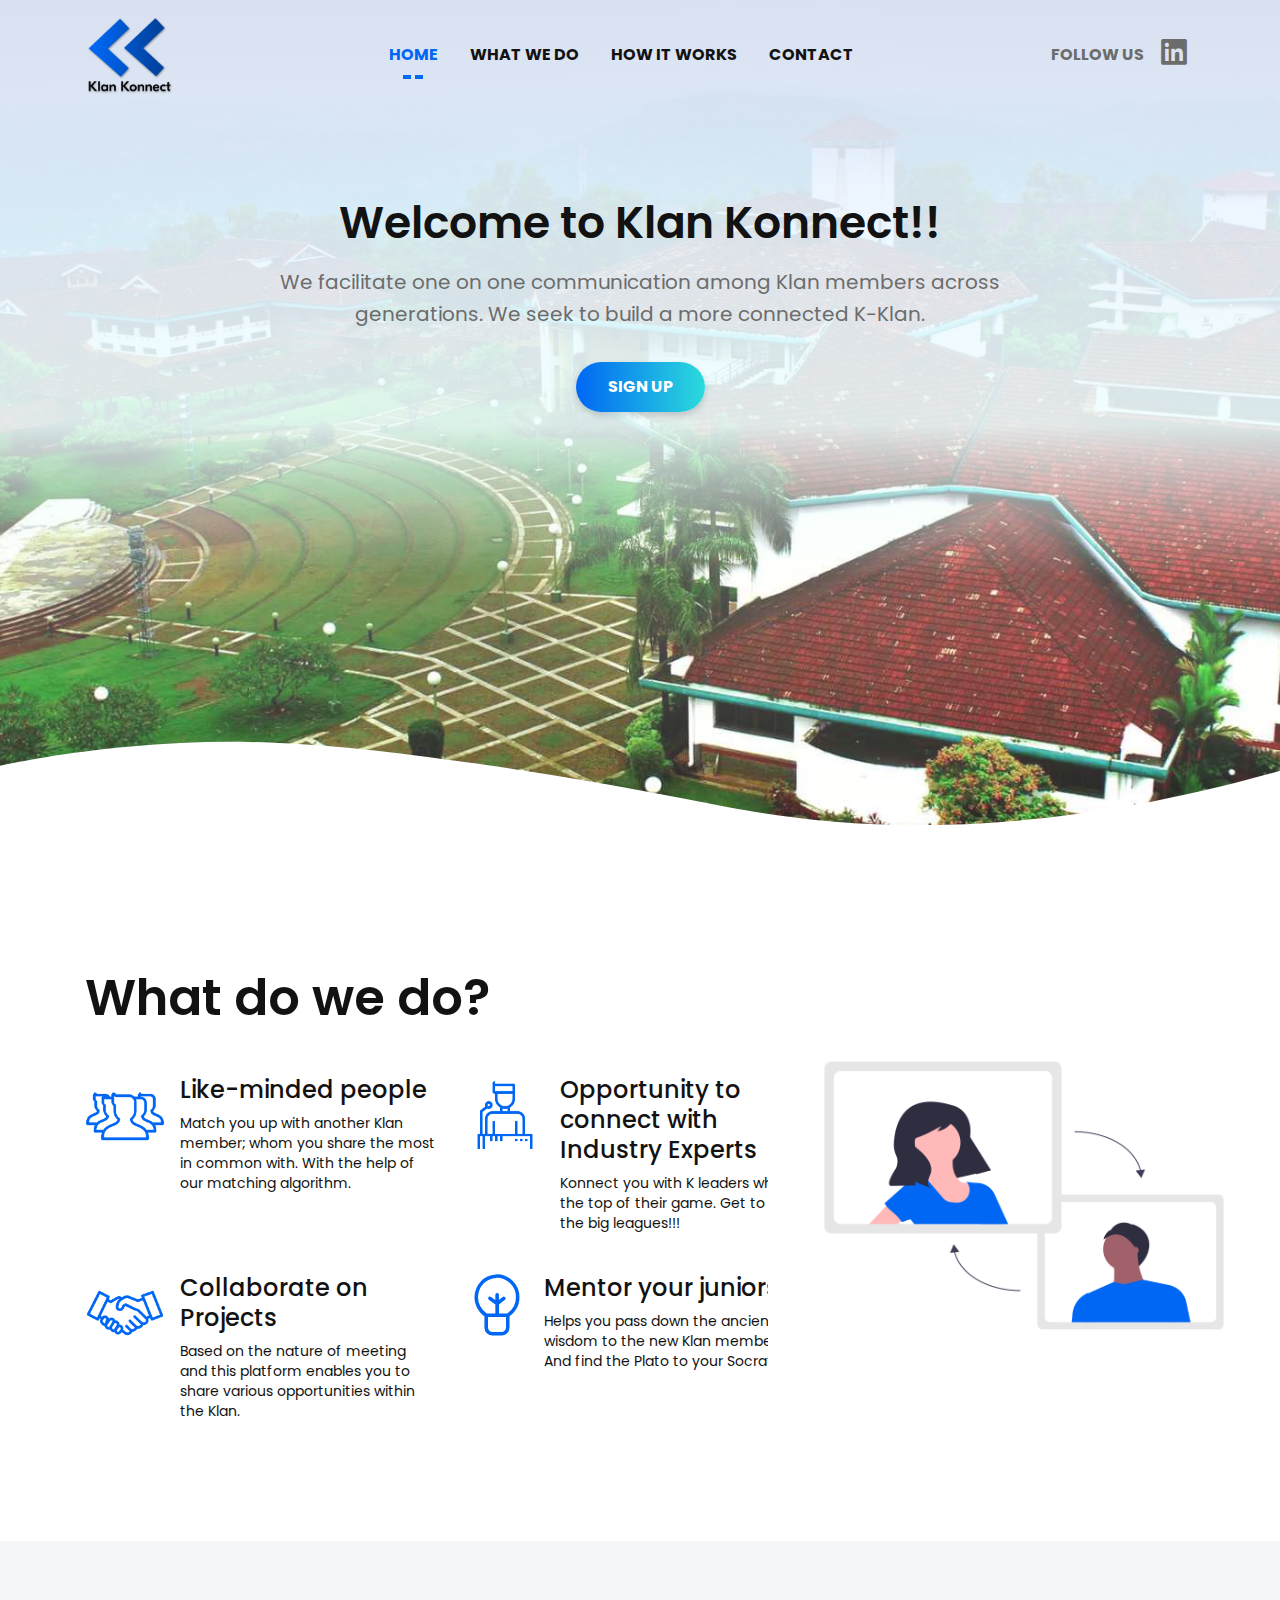
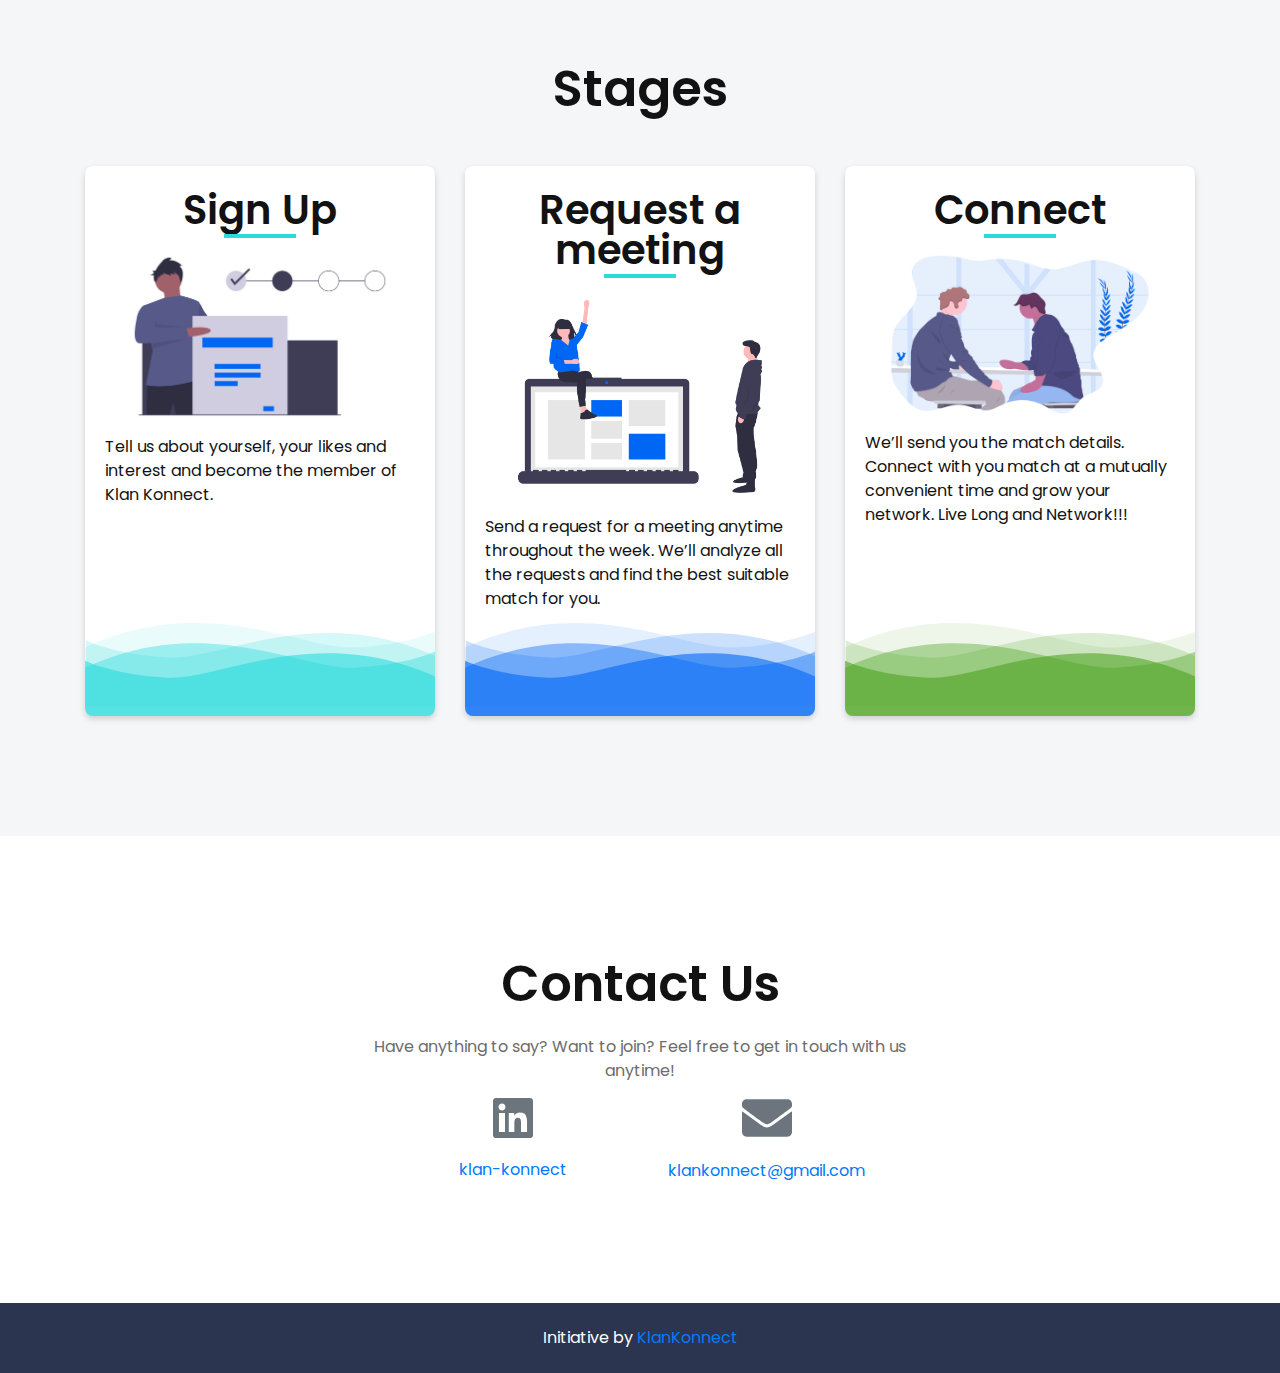
==== commit dfd157a7: "Changing background header" ====
--- a/index.html
+++ b/index.html
@@ -85,7 +85,7 @@
             </div> <!-- container -->
         </div> <!-- navgition -->
 
-        <div id="home" class="header-hero bg_cover" style="background-image: url(assets/images/header-bg.png)">
+        <div id="home" class="header-hero bg_cover" style="background-image: url(assets/images/header-bg.jpg)">
             <div class="container">
                 <div class="row justify-content-center">
                     <div class="col-xl-8 col-lg-10">
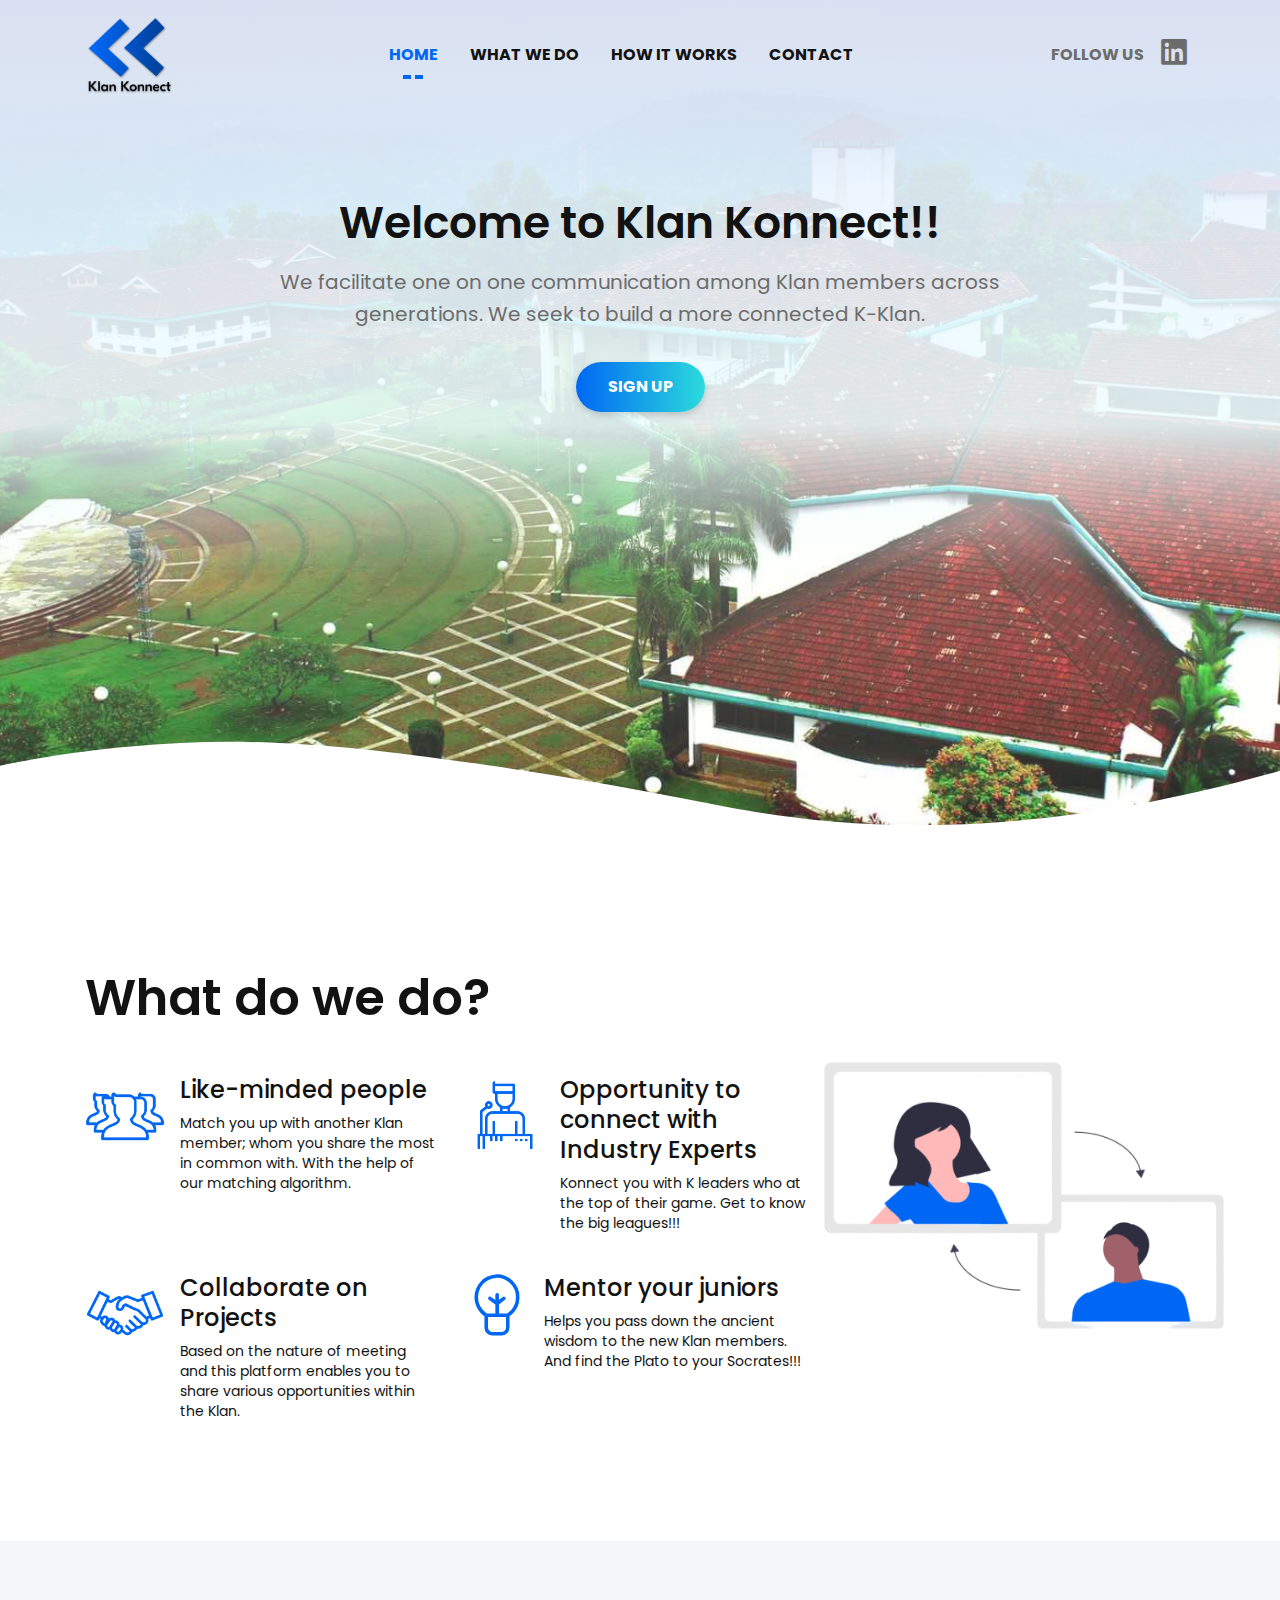
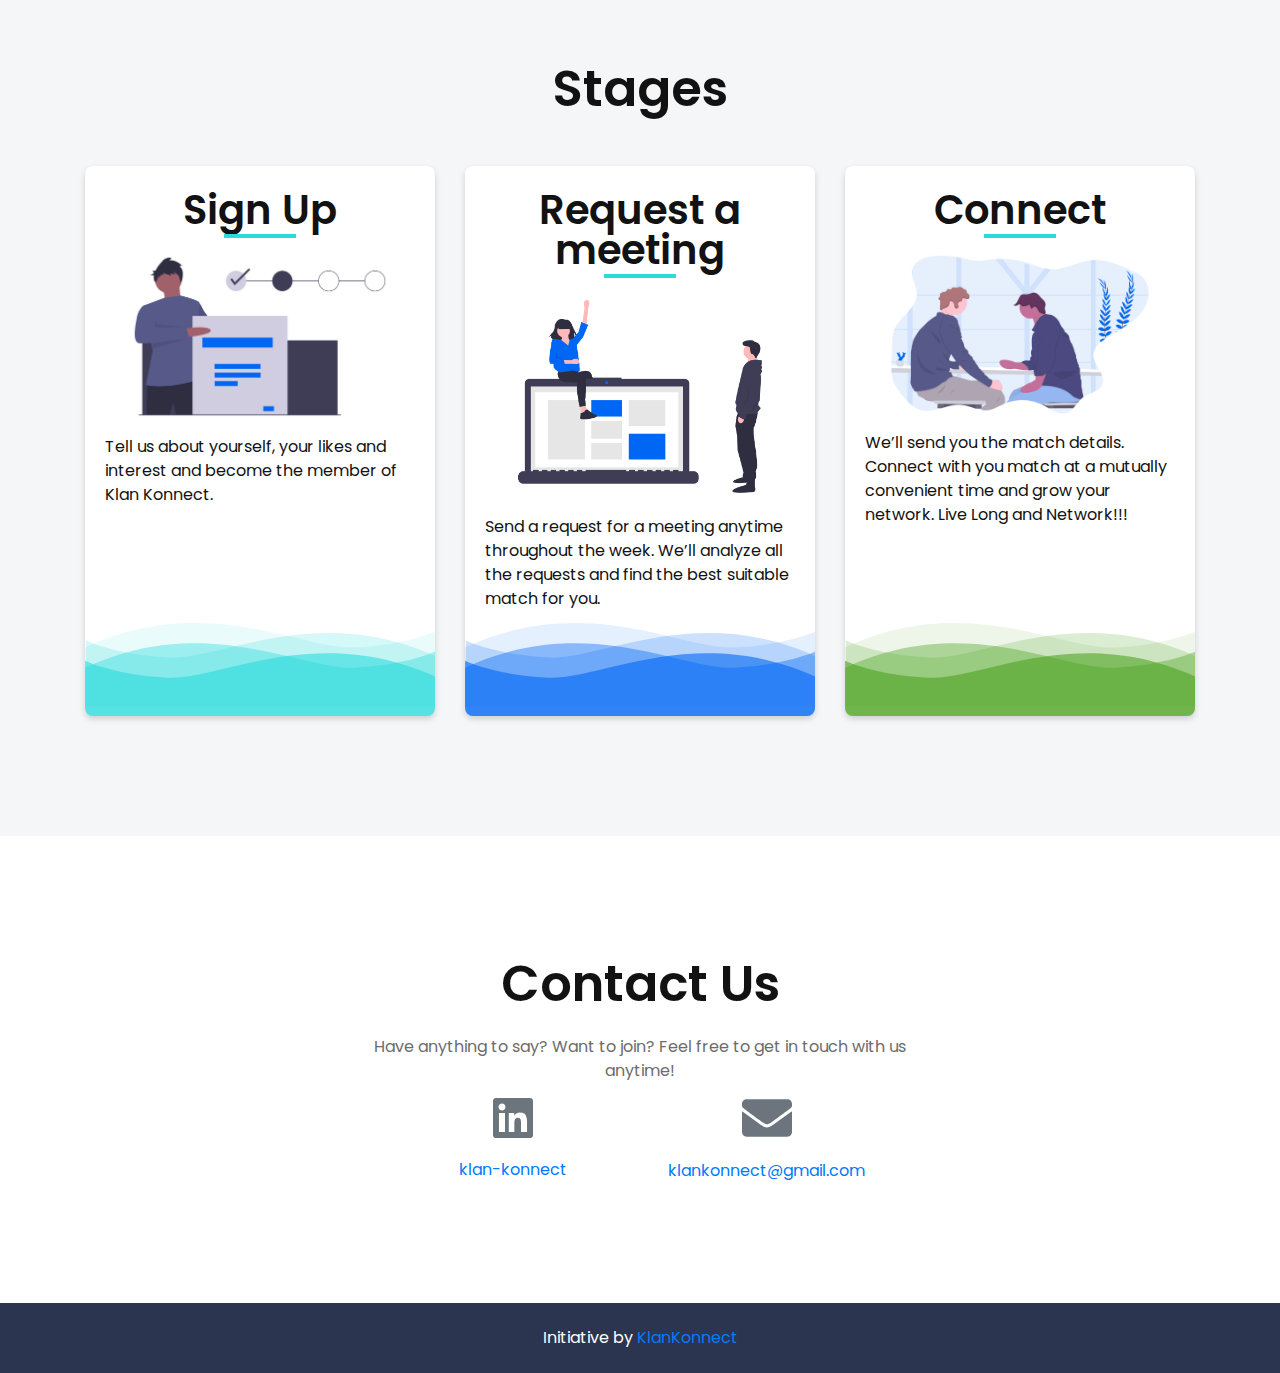
==== commit efe280bb: "Adding Google Analytics" ====
--- a/index.html
+++ b/index.html
@@ -2,11 +2,21 @@
 <html lang="en">
 
 <head>
+
+    <!-- Global site tag (gtag.js) - Google Analytics -->
+    <script async src="https://www.googletagmanager.com/gtag/js?id=UA-174475310-1"></script>
+    <script>
+      window.dataLayer = window.dataLayer || [];
+      function gtag(){dataLayer.push(arguments);}
+      gtag('js', new Date());
+
+      gtag('config', 'UA-174475310-1');
+    </script>
 
     <!--====== Required meta tags ======-->
     <meta charset="utf-8">
     <meta http-equiv="x-ua-compatible" content="ie=edge">
-    <meta name="description" content="">
+    <meta name="description" content="Klan Konnect, Networking, KlanKonnect, IIMK, IIM Kozhikode">
     <meta name="viewport" content="width=device-width, initial-scale=1, shrink-to-fit=no">
 
     <!--====== Title ======-->
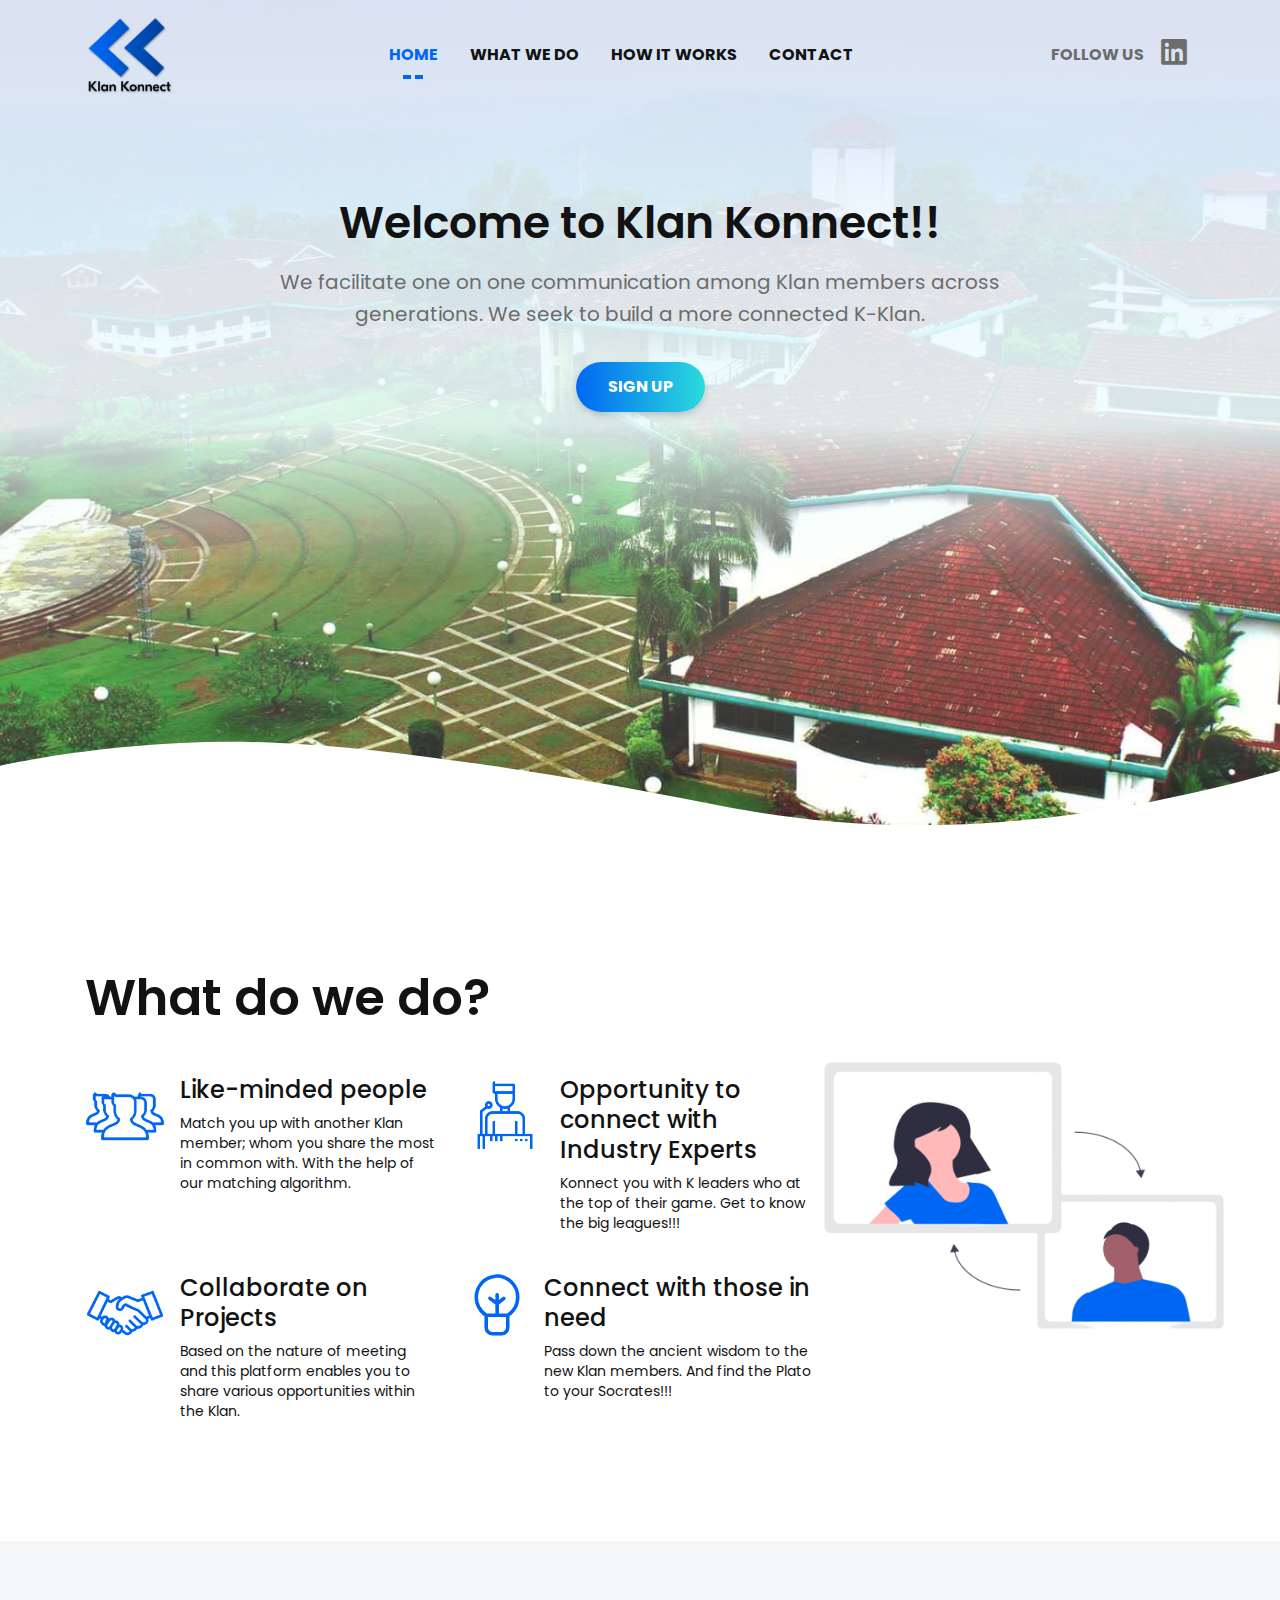
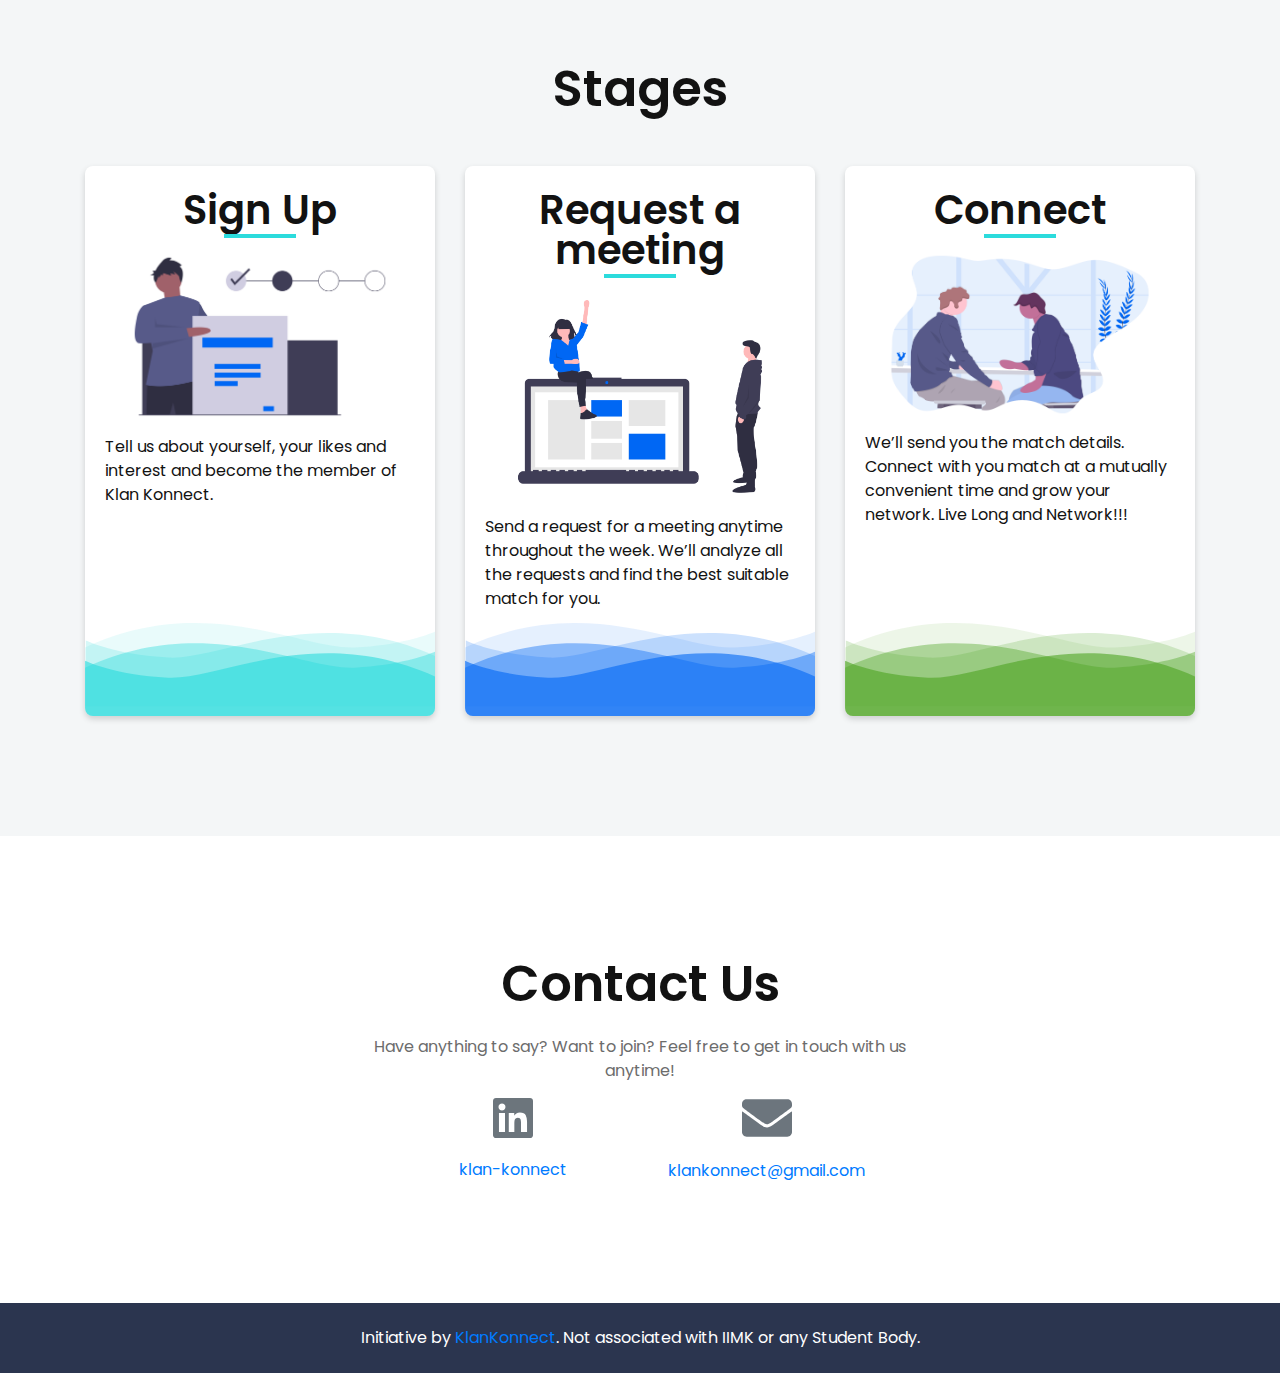
==== commit aa5f659d: "Additional changes" ====
--- a/index.html
+++ b/index.html
@@ -181,8 +181,8 @@
                                     <i class="lni-bulb"></i>
                                 </div>
                                 <div class="services-content media-body">
-                                    <h4 class="services-title">Mentor your juniors</h4>
-                                    <p class="text">Helps you pass down the ancient wisdom to the new Klan members. And find the Plato to your Socrates!!!</p>
+                                    <h4 class="services-title">Connect with those in need</h4>
+                                    <p class="text">Pass down the ancient wisdom to the new Klan members. And find the Plato to your Socrates!!!</p>
                                 </div>
                             </div> <!-- services content -->
                         </div>
@@ -426,7 +426,7 @@
                 <div class="row">
                     <div class="col-lg-12">
                         <div class="copyright text-center">
-                            <p class="text">Initiative by <a rel="nofollow" href="https://www.linkedin.com/company/klan-konnect">KlanKonnect</a></p>
+                            <p class="text">Initiative by <a rel="nofollow" href="https://www.linkedin.com/company/klan-konnect">KlanKonnect</a>. Not associated with IIMK or any Student Body.</p>
                         </div>
                     </div>
                 </div>
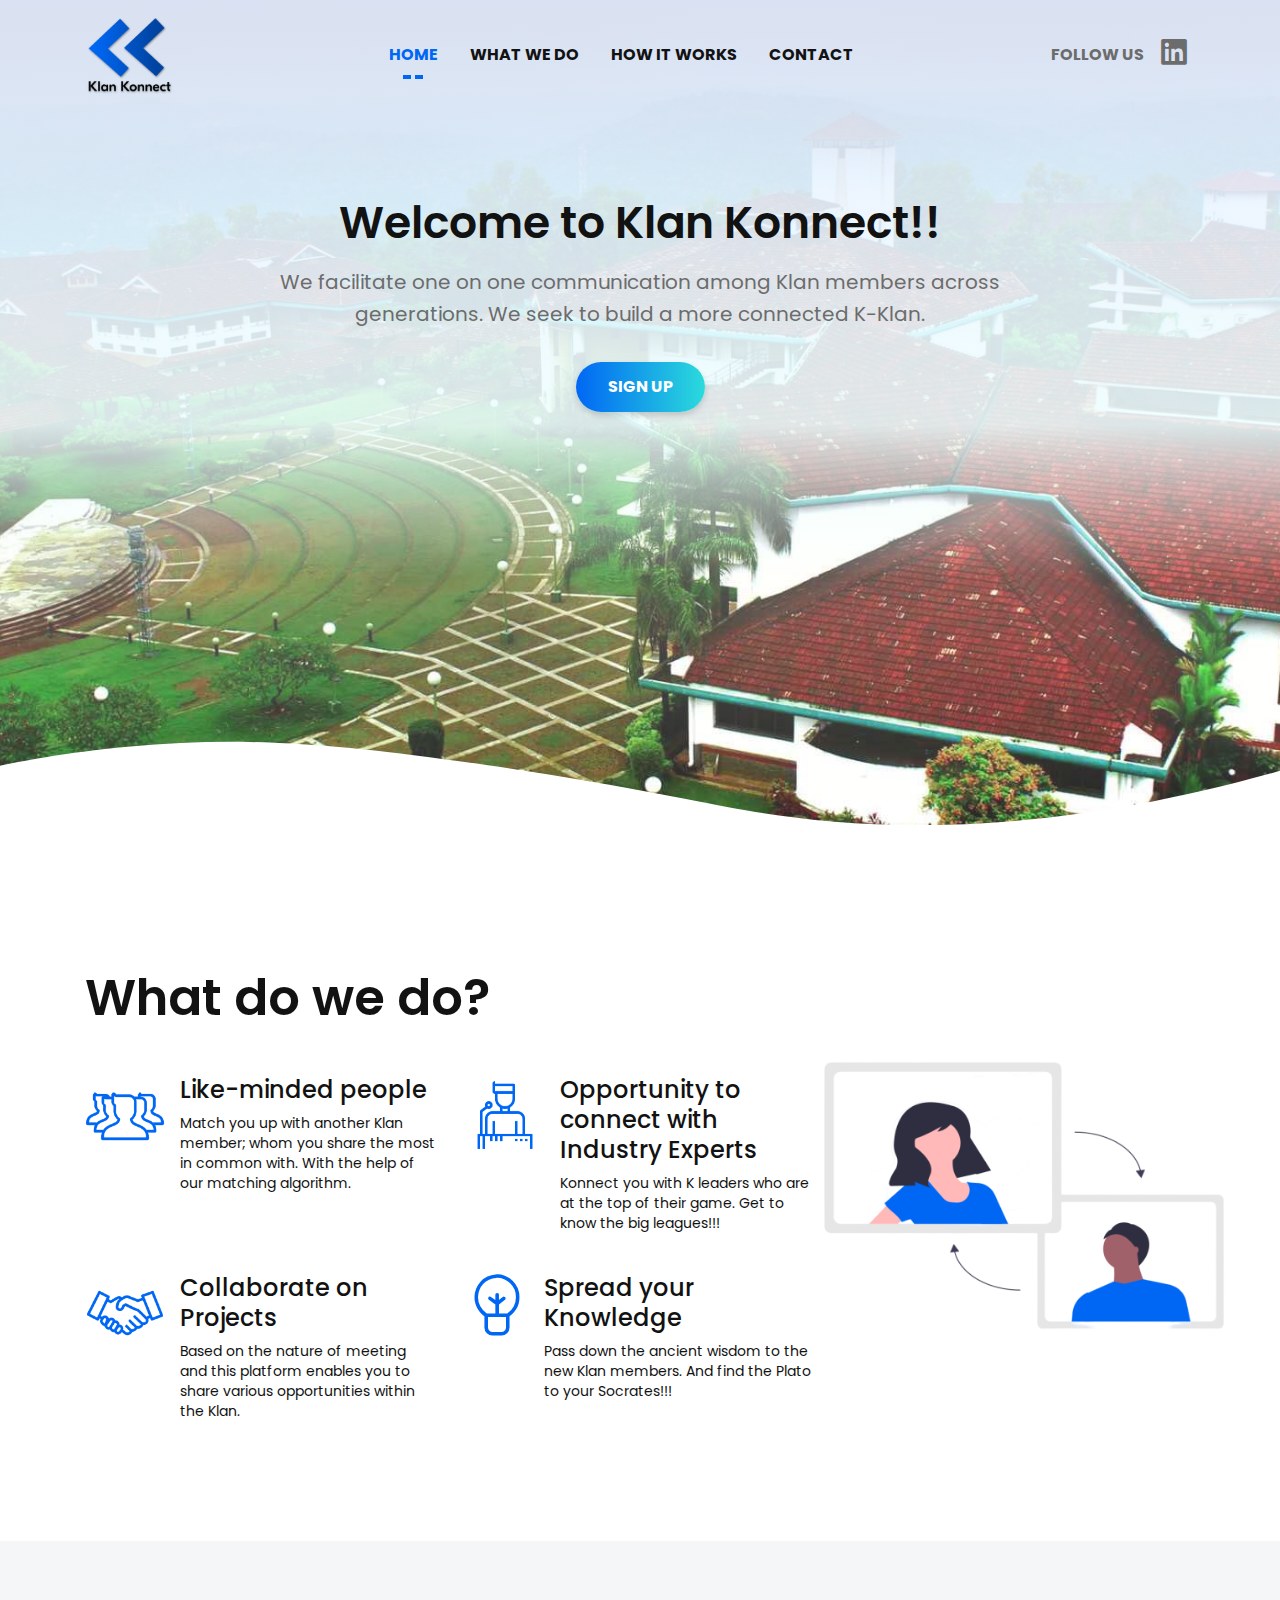
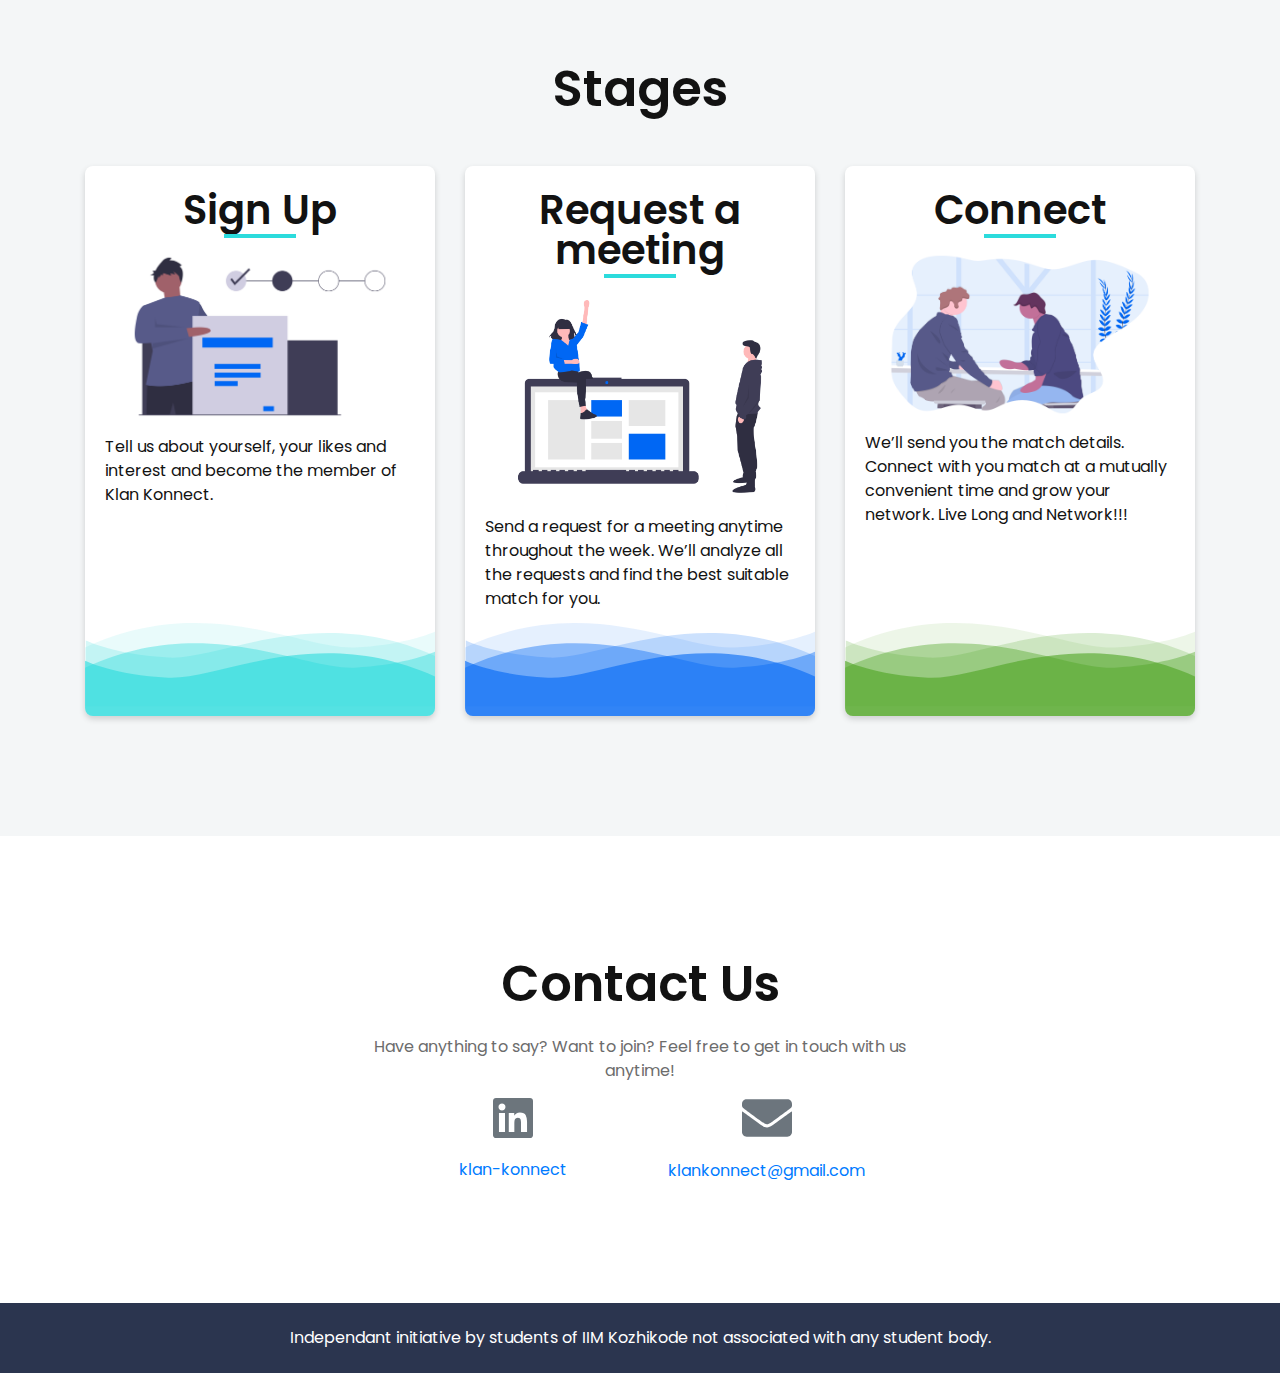
==== commit 54a09b6b: "Final SAC changes" ====
--- a/index.html
+++ b/index.html
@@ -157,7 +157,7 @@
                                 </div>
                                 <div class="services-content media-body">
                                     <h4 class="services-title">Opportunity to connect with Industry Experts</h4>
-                                    <p class="text">Konnect you with K leaders who at the top of their game. Get to know the big leagues!!!</p>
+                                    <p class="text">Konnect you with K leaders who are at the top of their game. Get to know the big leagues!!!</p>
                                 </div>
                             </div> <!-- services content -->
                         </div>
@@ -181,7 +181,7 @@
                                     <i class="lni-bulb"></i>
                                 </div>
                                 <div class="services-content media-body">
-                                    <h4 class="services-title">Connect with those in need</h4>
+                                    <h4 class="services-title">Spread your Knowledge</h4>
                                     <p class="text">Pass down the ancient wisdom to the new Klan members. And find the Plato to your Socrates!!!</p>
                                 </div>
                             </div> <!-- services content -->
@@ -426,7 +426,7 @@
                 <div class="row">
                     <div class="col-lg-12">
                         <div class="copyright text-center">
-                            <p class="text">Initiative by <a rel="nofollow" href="https://www.linkedin.com/company/klan-konnect">KlanKonnect</a>. Not associated with IIMK or any Student Body.</p>
+                            <p class="text">Independant initiative by students of IIM Kozhikode not associated with any student body.</p>
                         </div>
                     </div>
                 </div>
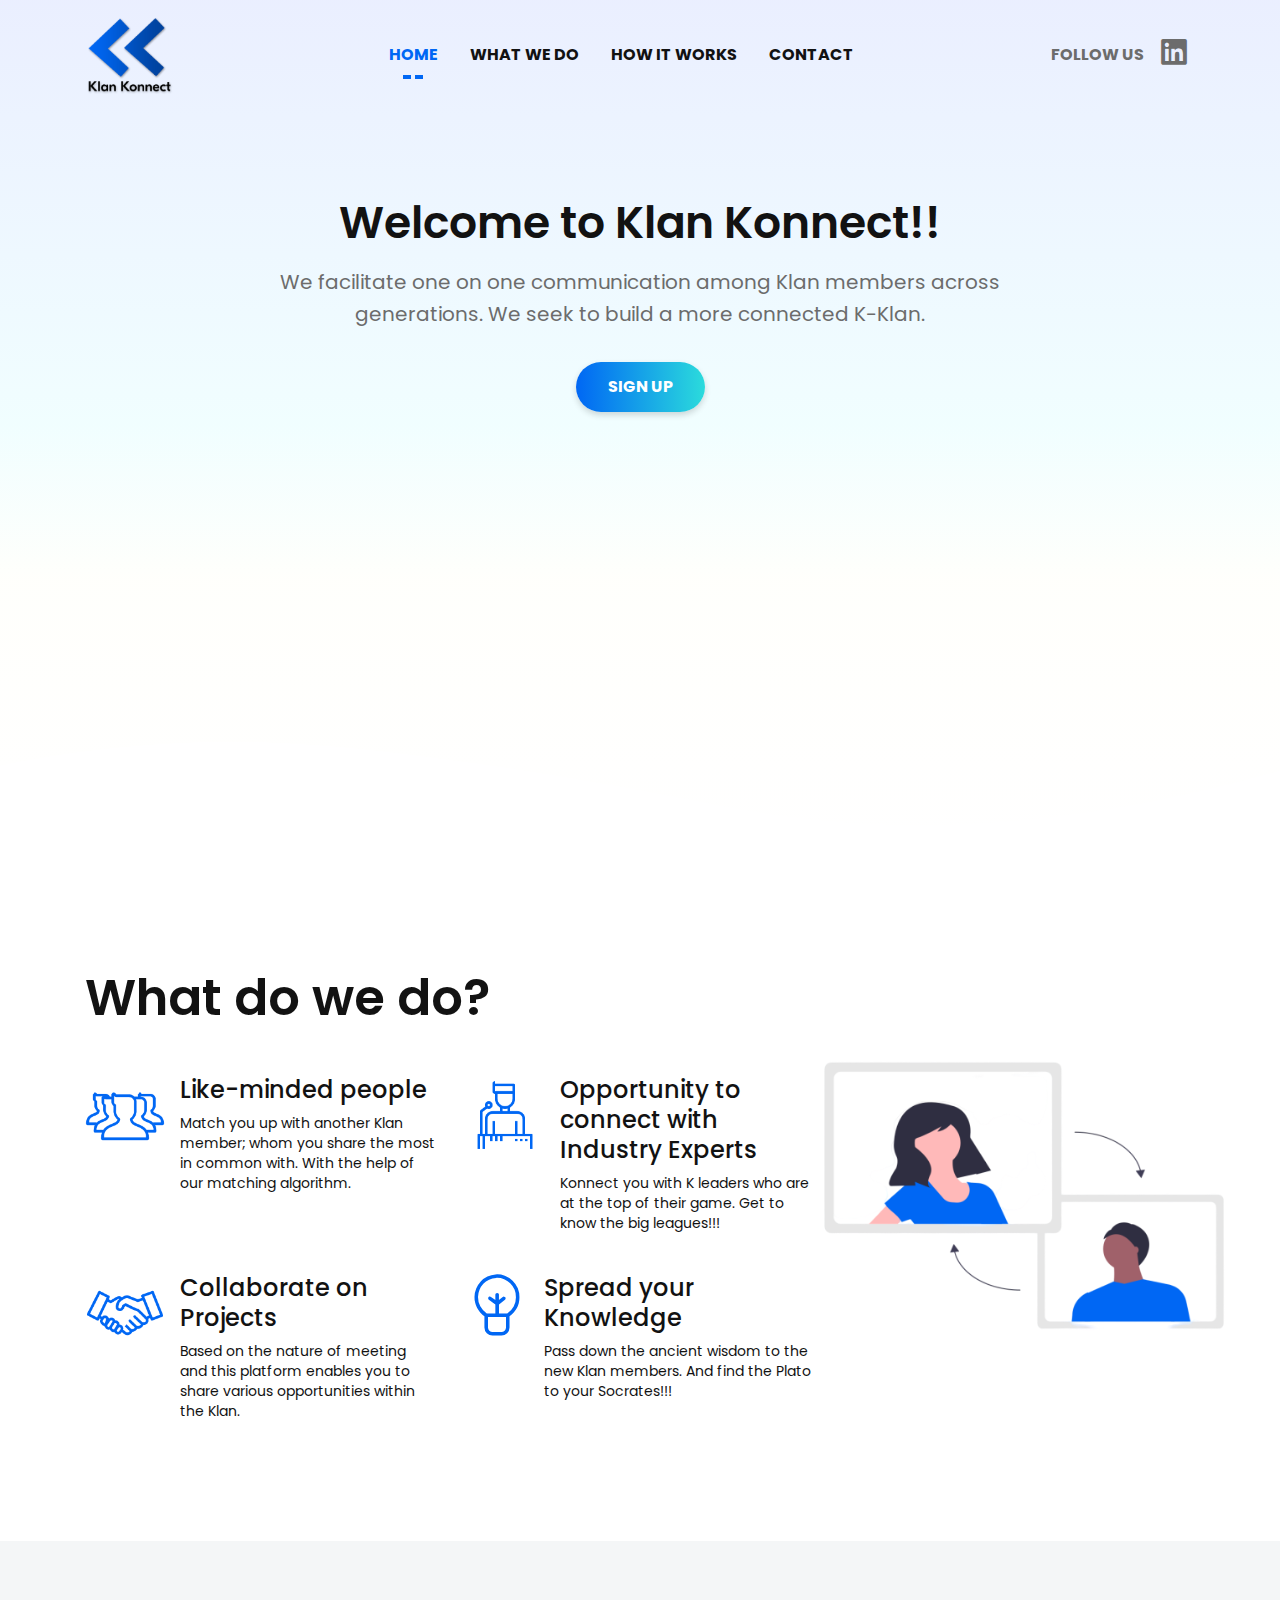
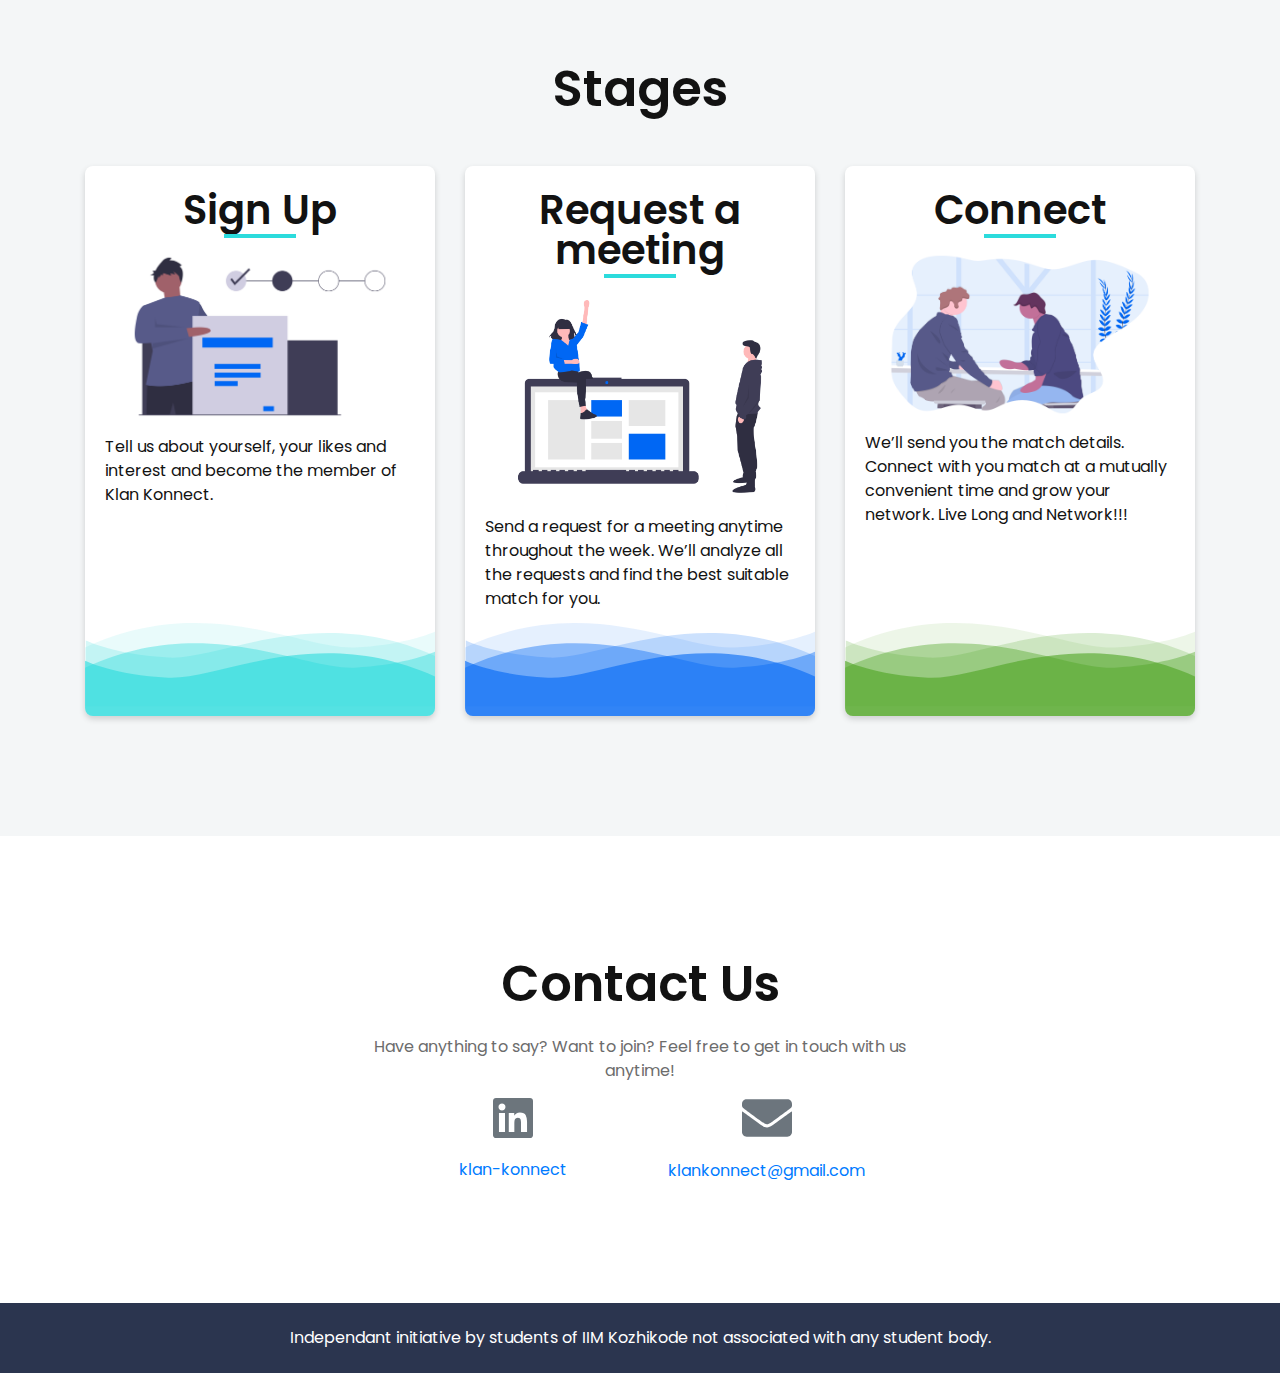
==== commit 84566727: "Update index.html" ====
--- a/index.html
+++ b/index.html
@@ -18,6 +18,13 @@
     <meta http-equiv="x-ua-compatible" content="ie=edge">
     <meta name="description" content="Klan Konnect, Networking, KlanKonnect, IIMK, IIM Kozhikode">
     <meta name="viewport" content="width=device-width, initial-scale=1, shrink-to-fit=no">
+
+    <!-- Tags for Social Media Sharing -->
+    <meta property="og:title" content="Klan Konnect" />
+    <meta property="og:description" content="We facilitate one on one communication among Klan members across generations. We seek to build a more connected K-Klan." />
+    <meta property="og:url" content="http://klankonnect.live/" />
+    <meta property="og:image" content="http://klankonnect.live/assets/images/logos/kk-main-logo-resized.png" />
+
 
     <!--====== Title ======-->
     <title>Klan Konnect</title>
@@ -95,7 +102,7 @@
             </div> <!-- container -->
         </div> <!-- navgition -->
 
-        <div id="home" class="header-hero bg_cover" style="background-image: url(assets/images/header-bg.jpg)">
+        <div id="home" class="header-hero bg_cover"><!--style="background-image: url(assets/images/header-bg.jpg)"-->
             <div class="container">
                 <div class="row justify-content-center">
                     <div class="col-xl-8 col-lg-10">
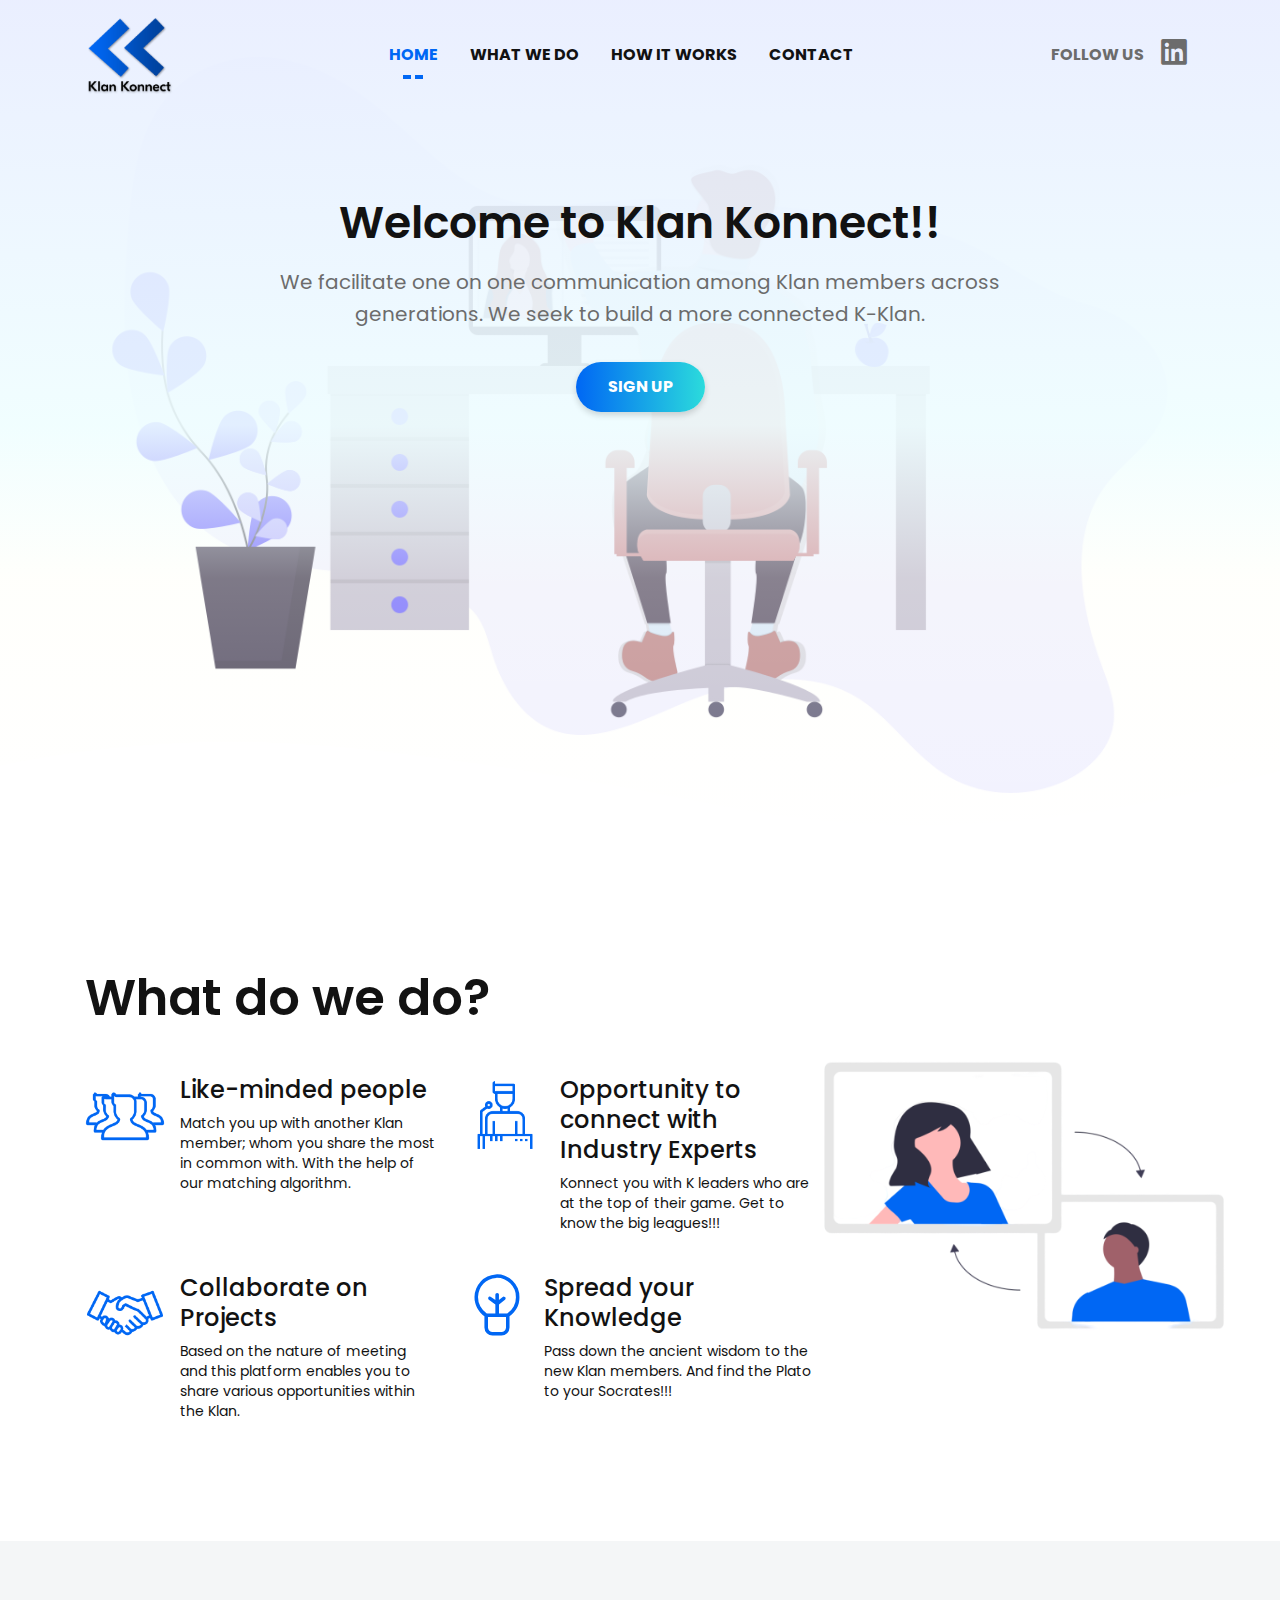
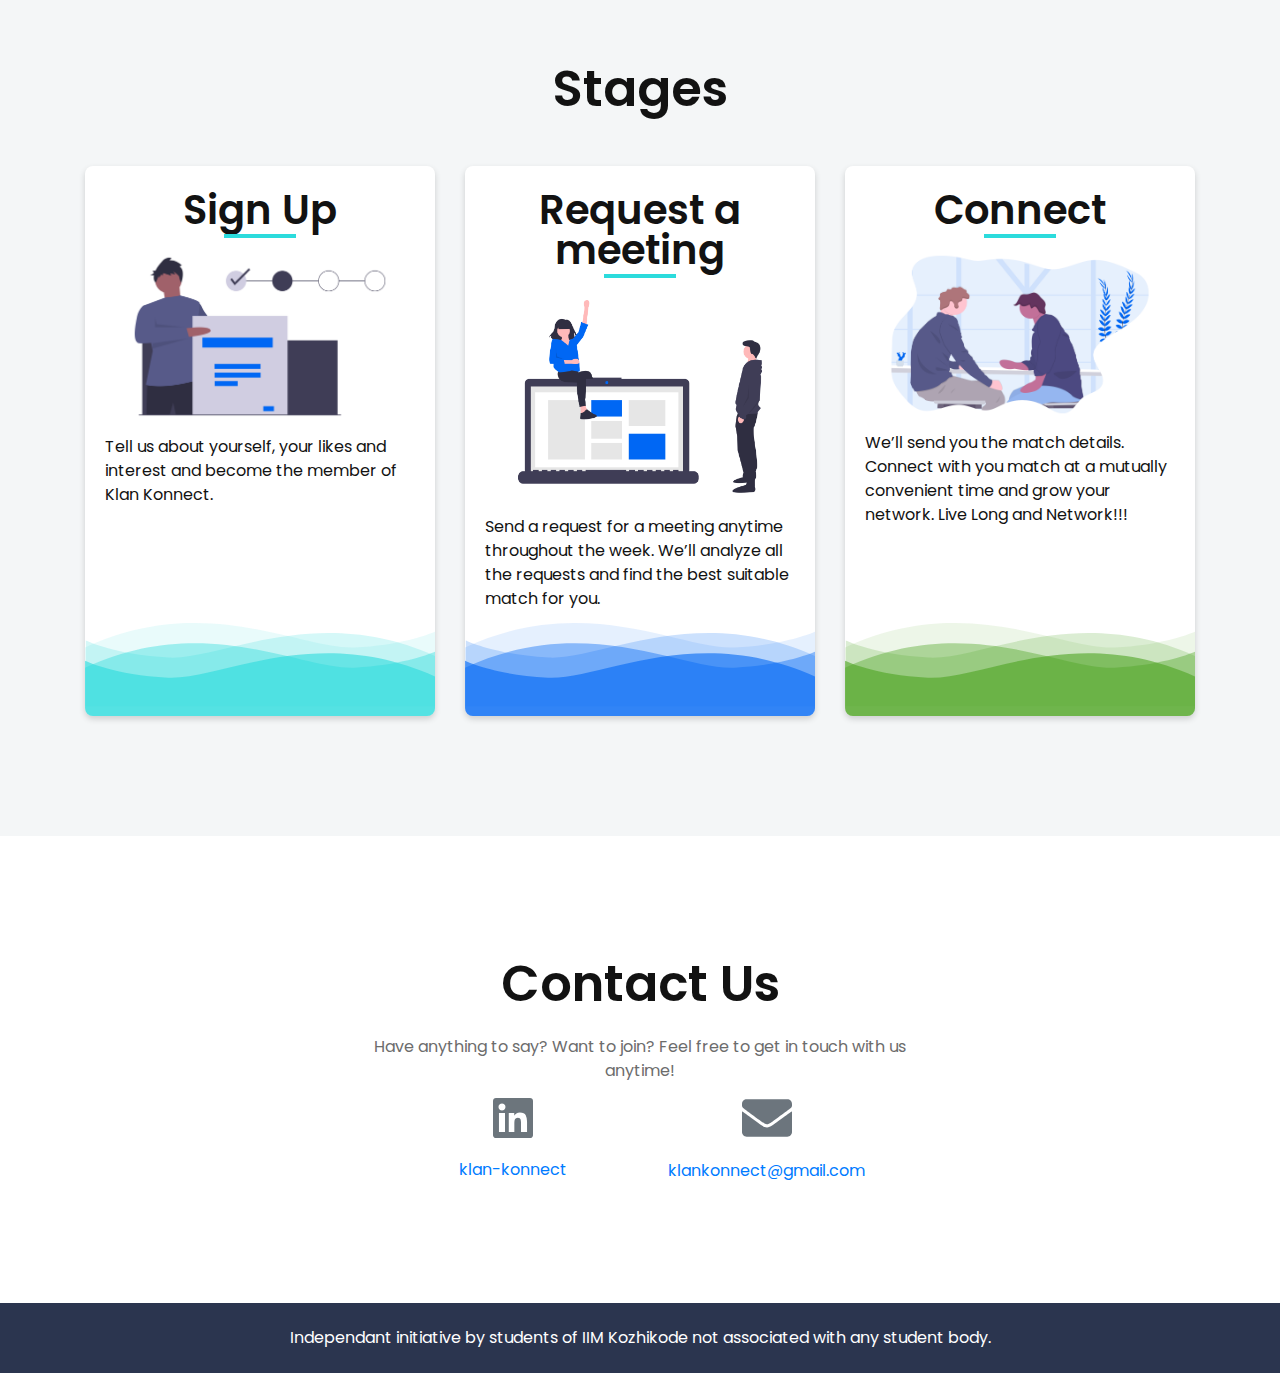
==== commit 3fa4b61f: "Changed background image" ====
--- a/index.html
+++ b/index.html
@@ -102,7 +102,7 @@
             </div> <!-- container -->
         </div> <!-- navgition -->
 
-        <div id="home" class="header-hero bg_cover"><!--style="background-image: url(assets/images/header-bg.jpg)"-->
+        <div id="home" class="header-hero bg_cover" style="background-image: url(assets/images/header-bg.png)">
             <div class="container">
                 <div class="row justify-content-center">
                     <div class="col-xl-8 col-lg-10">
